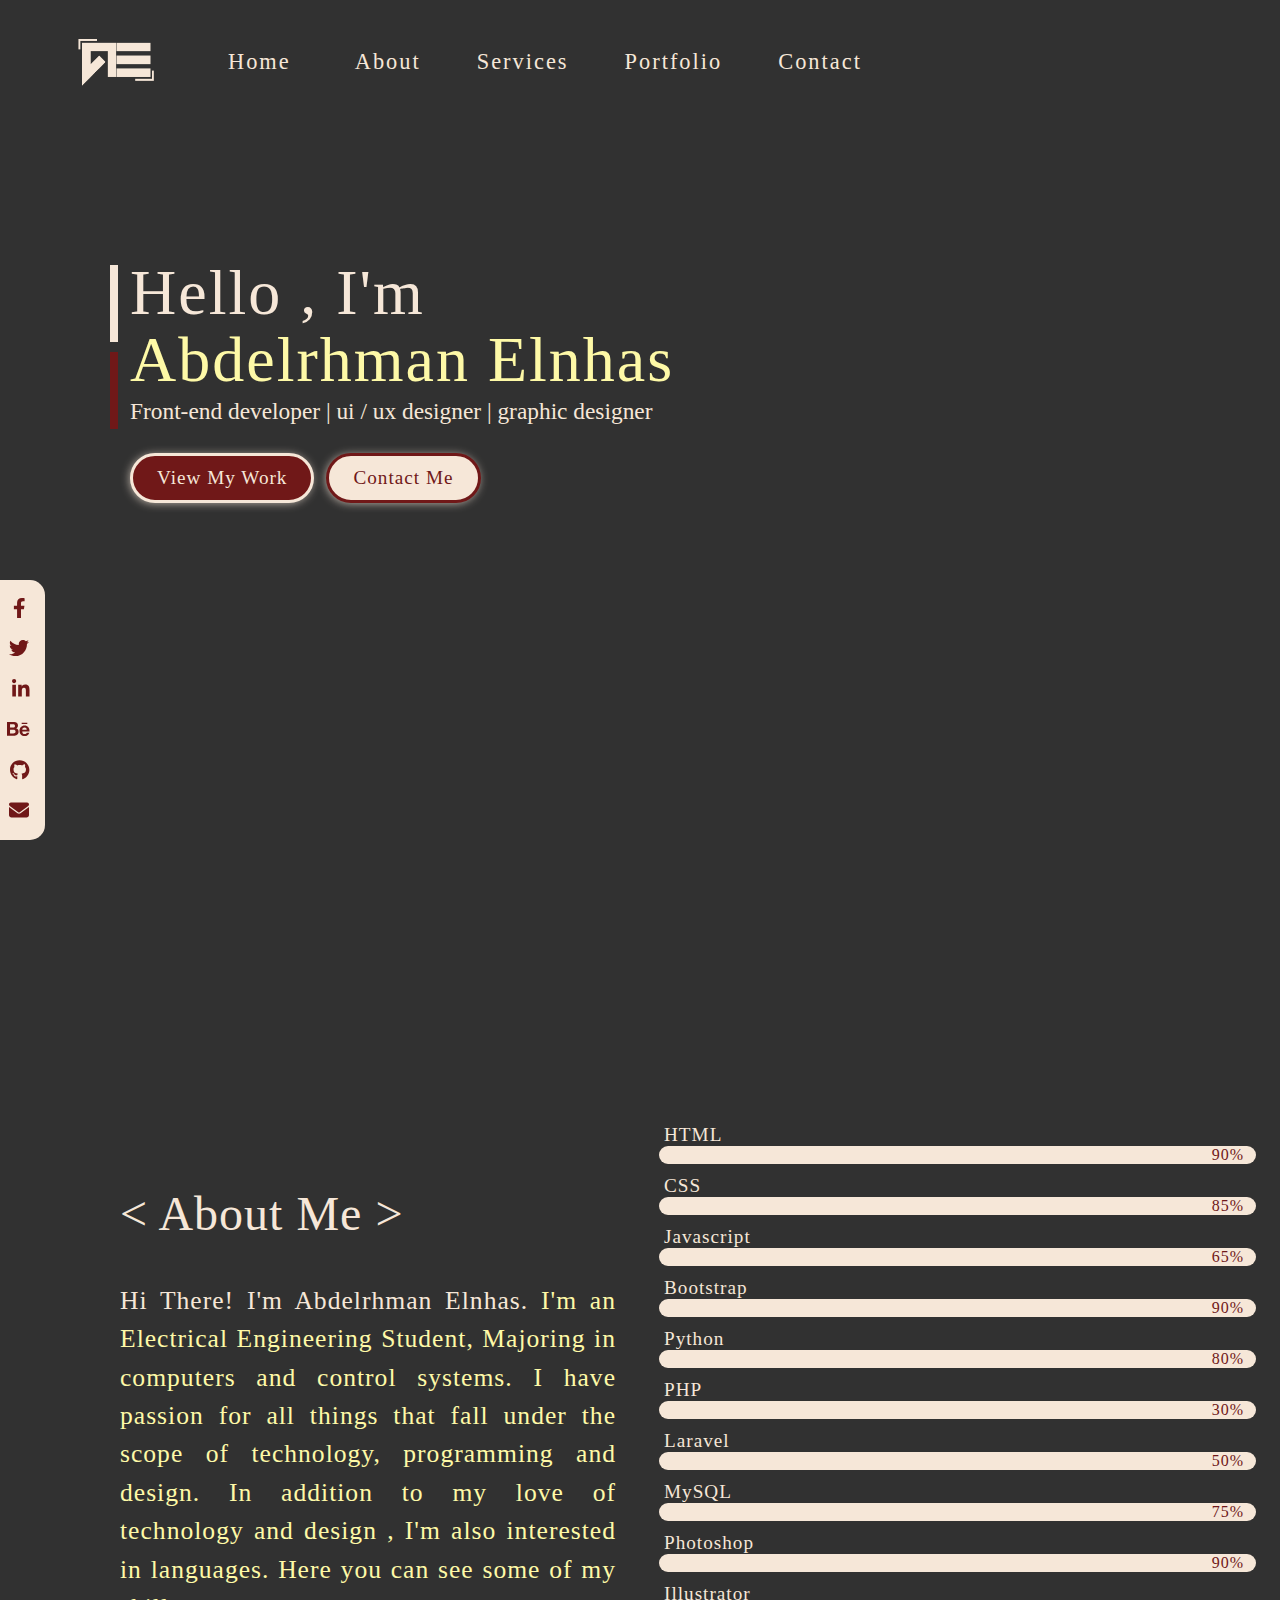
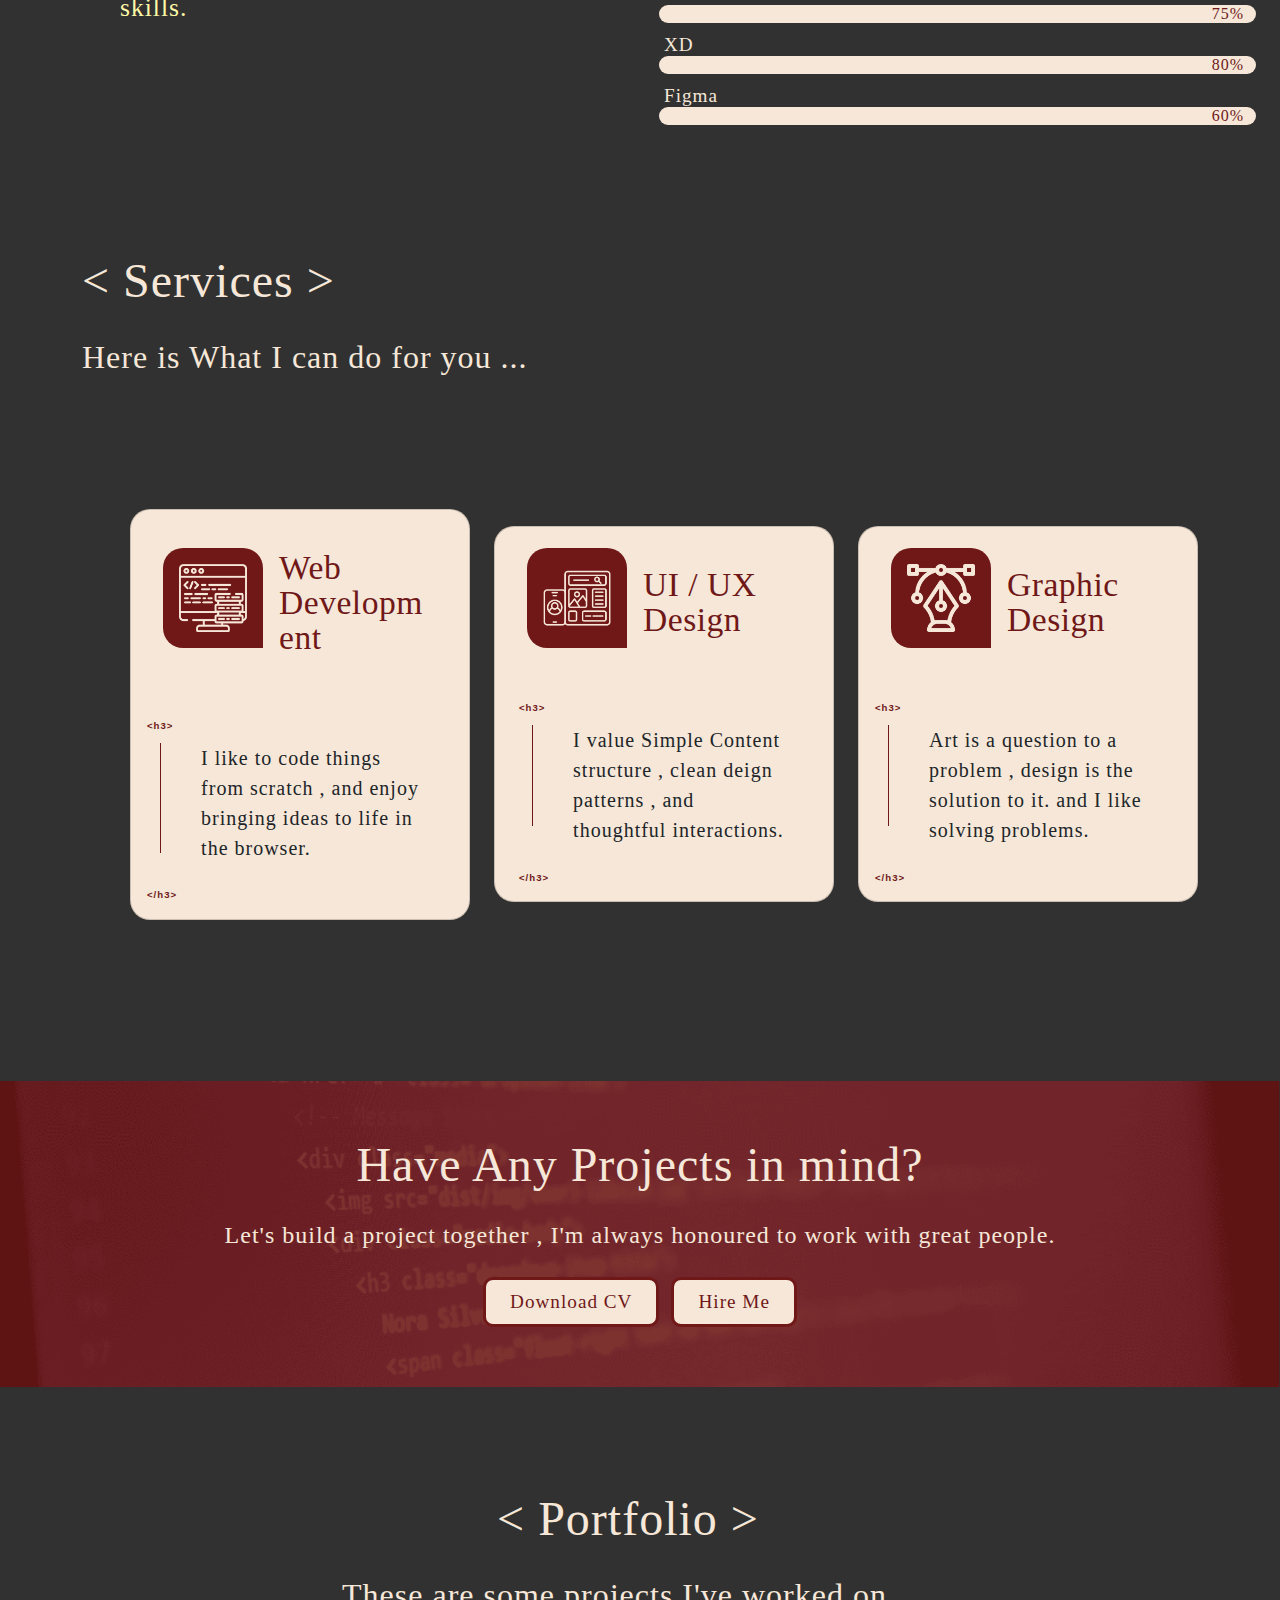
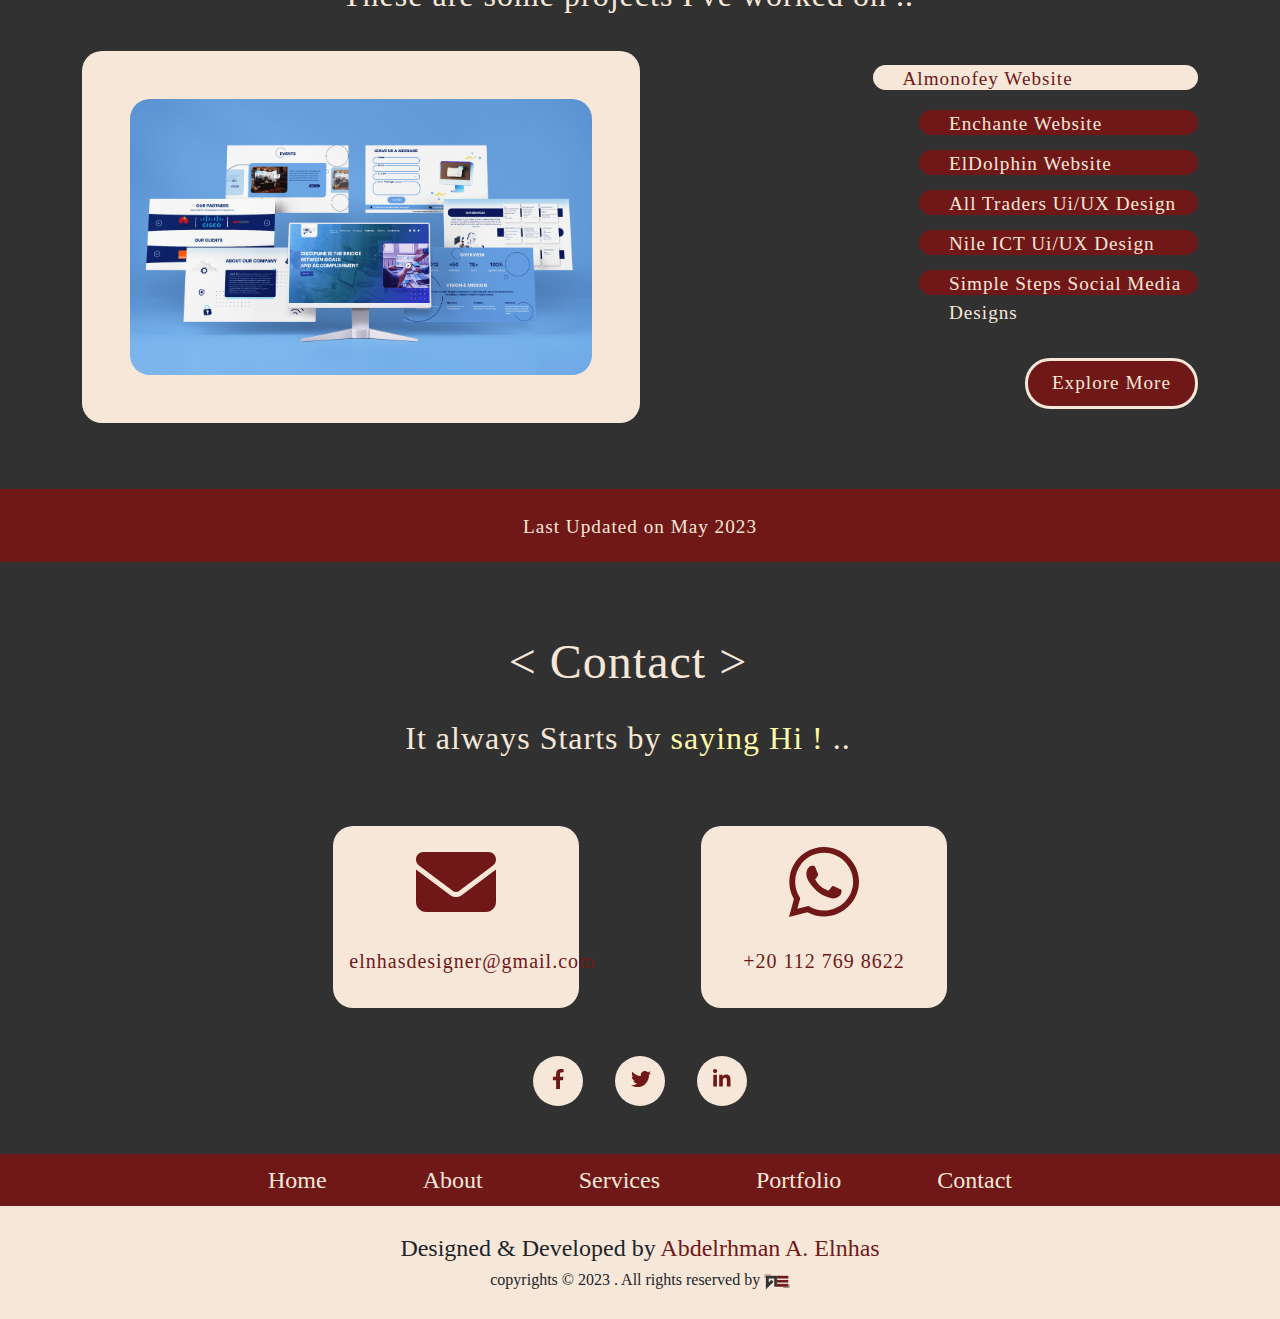
==== index.html @ 9b349ef6 "extension" ====
<!DOCTYPE html>
<html lang="en">

  <head>
    <meta charset="UTF-8">
    <meta http-equiv="X-UA-Compatible" content="IE=edge">
    <meta name="viewport" content="width=device-width, initial-scale=1.0">
    <title>Abdelrhman A. Elnhas Portfolio</title>
    <!-- Fav Icon -->
    <link rel="icon" type="image/x-icon" href="public/images/favicon_io/favicon.ico">
    <!-- Bootstrap CSS-->
    <link rel="stylesheet" href="public/assets/Bootstrap/css/bootstrap.min.css">
    <!-- FontAwesome CSS-->
    <link rel="stylesheet" href="public/assets/FontAwesome/css/all.min.css">
    <!-- Main Stylesheet -->
    <link rel="stylesheet" href="public/css/index.css">
    <!-- Font Preload Stylesheet -->
    <link rel="preload" href="public/css/font.css" as="style">
  </head>

  <body oncontextmenu=";">
    <!-- Start Header -->
    <header class="navbar navbar-expand-lg mt-4 ms-3">
      <div class="container-fluid ">
        <a class="navbar-brand" href="#home"><img class="logo img-fluid mx-5" src="public/images/Logo.png"></a>
        <button class="navbar-toggler" type="button" data-bs-toggle="collapse" data-bs-target="#navbarNav"
          aria-controls="navbarNav" aria-expanded="false" aria-label="Toggle navigation">
          <label for="check">
            <input type="checkbox" id="check" />
            <span></span>
            <span></span>
            <span></span>
          </label>
        </button>
        <div class="collapse navbar-collapse" id="navbarNav">
          <ul class="navbar-nav">
            <li class="nav-item pe-5">
              <a class="nav-link " href="#home">Home</a>
            </li>
            <li class="nav-item">
              <a class="nav-link pe-5" href="#about">About</a>
            </li>
            <li class="nav-item">
              <a class="nav-link pe-5" href="#services">Services</a>
            </li>
            <li class="nav-item">
              <a class="nav-link pe-5" href="#portfolio">Portfolio</a>
            </li>
            <li class="nav-item">
              <a class="nav-link pe-5" href="#contact">Contact</a>
            </li>
          </ul>
        </div>
      </div>
    </header>
    <!-- End Header -->

    <!-- Start Sidebar -->
    <nav class="social d-flex flex-column justify-content-evenly align-items-end pe-3">
      <a href="https://www.facebook.com/abdelrhman.elnhas" target="_blank"><i
          class="fa-brands fa-facebook-f fa-lg pe-1"></i></a>
      <a href="https://twitter.com/a_elnhas1" target="_blank"><i class="fa-brands fa-twitter fa-lg"></i></a>
      <a href="https://www.linkedin.com/in/abdelrhman-a-elnhas-b589b9169/" target="_blank"><i
          class="fa-brands fa-linkedin-in fa-lg"></i></a>
      <a href="https://www.behance.net/aedesigns11" target="_blank"><i class="fa-brands fa-behance fa-lg"></i></a>
      <a href="https://github.com/abdelrhman-elnhas" target="_blank"><i class="fa-brands fa-github fa-lg"></i></a>
      <a href="mailto:elnhasdesigner@gmail.com" target="_blank"><i class="fa-solid fa-envelope fa-lg"></i></a>

    </nav>
    <!-- End Sidebar -->

    <!-- Start Home Content -->
    <main id="home">
      <div class="container mt-5 d-flex align-items-between justify-content-between">
        <div class="ms-md-5 col-12 col-md-6 mt-5 pt-5">
          <p class="hello">Hello , I'm </p>
          <p class="name">Abdelrhman Elnhas</p>
          <p class="jobtitle">Front-end developer | ui / ux designer | graphic designer</p>
          <a href="#portfolio"><button type="button" class="btn1 mt-2 py-2 px-4 rounded-pill">View My Work
              <span></span><span></span><span></span><span></span></button> </a>
          <a href="https://api.whatsapp.com/send/?phone=201127698622&text&type=phone_number&app_absent=0"
            target="_blank"><button type="button" class="btn2 mt-2 py-2 px-4 rounded-pill ms-2">Contact Me
              <span></span><span></span><span></span><span></span></button></a>
        </div>

        <!-- <div class="col-12 col-md-6 pic-back w-sm-25">
        <img src="public/images/PersonalPhoto.png">
      </div>
    </div> -->
    </main>
    <!-- End Home Content -->

    <!-- Start About Content -->
    <section id="about" class="pt-5 ps-5">
      <div class="p-1 p-md-4 col-12 d-md-flex flex-row justify-content-center align-items-center">
        <div class="txt col-12 col-md-6 mb-4 p-1 p-md-5">
          <p class="heading"> &lt; About Me &gt; </p>
          <p class="about-txt pt-3"><span>Hi There! I'm Abdelrhman Elnhas.</span>
            I'm an Electrical Engineering Student,
            Majoring in computers and control systems.
            I have passion for all things that fall under
            the scope of technology, programming and design.
            In addition to my love of technology and design ,
            I'm also interested in languages.
            Here you can see some of my skills.
          </p>
        </div>
        <div class="bars col-12 col-md-6 d-flex flex-column justify-content-start">
          <label class="skill">HTML</label>
          <div class="progress d-flex justify-content-between" role="progressbar" aria-label="Example with label"
            aria-valuenow="25" aria-valuemin="0" aria-valuemax="100">
            <div class="progress-bar prgB" data-width="90%"></div>
            <div class="value text-end me-2 align-self-center prgV" data-value="90">90%</div>
          </div>
          <label class="skill mt-2">CSS</label>
          <div class="progress d-flex justify-content-between" role="progressbar" aria-label="Example with label"
            aria-valuenow="25" aria-valuemin="0" aria-valuemax="100">
            <div class="progress-bar prgB" data-width="85%"></div>
            <div class="value text-end me-2 align-self-center prgV" data-value="85">85%</div>
          </div>
          <label class="skill mt-2">Javascript</label>
          <div class="progress d-flex justify-content-between" role="progressbar" aria-label="Example with label"
            aria-valuenow="25" aria-valuemin="0" aria-valuemax="100">
            <div class="progress-bar prgB" data-width="65%"></div>
            <div class="value text-end me-2 align-self-center prgV" data-value="65">65%</div>
          </div>
          <label class="skill mt-2">Bootstrap</label>
          <div class="progress d-flex justify-content-between" role="progressbar" aria-label="Example with label"
            aria-valuenow="25" aria-valuemin="0" aria-valuemax="100">
            <div class="progress-bar prgB" data-width="90%"></div>
            <div class="value text-end me-2 align-self-center prgV" data-value="90">90%</div>
          </div>
          <label class="skill mt-2">Python</label>
          <div class="progress d-flex justify-content-between" role="progressbar" aria-label="Example with label"
            aria-valuenow="25" aria-valuemin="0" aria-valuemax="100">
            <div class="progress-bar prgB" data-width="80%"></div>
            <div class="value text-end me-2 align-self-center prgV" data-value="80">80%</div>
          </div>
          <label class="skill mt-2">PHP</label>
          <div class="progress d-flex justify-content-between" role="progressbar" aria-label="Example with label"
            aria-valuenow="25" aria-valuemin="0" aria-valuemax="100">
            <div class="progress-bar prgB" data-width="30%"></div>
            <div class="value text-end me-2 align-self-center prgV" data-value="30">30%</div>
          </div>
          <label class="skill mt-2">Laravel</label>
          <div class="progress d-flex justify-content-between" role="progressbar" aria-label="Example with label"
            aria-valuenow="25" aria-valuemin="0" aria-valuemax="100">
            <div class="progress-bar prgB" data-width="50%"></div>
            <div class="value text-end me-2 align-self-center prgV" data-value="50">50%</div>
          </div>
          <label class="skill mt-2">MySQL</label>
          <div class="progress d-flex justify-content-between" role="progressbar" aria-label="Example with label"
            aria-valuenow="25" aria-valuemin="0" aria-valuemax="100">
            <div class="progress-bar prgB" data-width="75%"></div>
            <div class="value text-end me-2 align-self-center prgV" data-value="75">75%</div>
          </div>
          <label class="skill mt-2">Photoshop</label>
          <div class="progress d-flex justify-content-between" role="progressbar" aria-label="Example with label"
            aria-valuenow="25" aria-valuemin="0" aria-valuemax="100">
            <div class="progress-bar prgB" data-width="90%"></div>
            <div class="value text-end me-2 align-self-center prgV" data-value="90">90%</div>
          </div>
          <label class="skill mt-2">Illustrator</label>
          <div class="progress d-flex justify-content-between" role="progressbar" aria-label="Example with label"
            aria-valuenow="25" aria-valuemin="0" aria-valuemax="100">
            <div class="progress-bar prgB" data-width="75%"></div>
            <div class="value text-end me-2 align-self-center prgV" data-value="75">75%</div>
          </div>
          <label class="skill mt-2">XD</label>
          <div class="progress d-flex justify-content-between" role="progressbar" aria-label="Example with label"
            aria-valuenow="25" aria-valuemin="0" aria-valuemax="100">
            <div class="progress-bar prgB" data-width="80%"></div>
            <div class="value text-end me-2 align-self-center prgV" data-value="80">80%</div>
          </div>
          <label class="skill mt-2">Figma</label>
          <div class="progress d-flex justify-content-between" role="progressbar" aria-label="Example with label"
            aria-valuenow="25" aria-valuemin="0" aria-valuemax="100">
            <div class="progress-bar prgB" data-width="60%"></div>
            <div class="value text-end me-2 align-self-center prgV" data-value="60">60%</div>
          </div>
        </div>
      </div>
    </section>
    <!-- End About Content -->

    <!-- Start Services Section -->
    <section id="services" class="pt-5  mt-5 mb-5 pb-5">
      <div class="container col-12">
        <div class="row col-12 text-start mb-5">
          <p class="heading">&lt; Services &gt;</p>
          <p class="heading fs-2">Here is What I can do for you ...</p>
        </div>
        <div class="serviceCards col-12 d-block d-md-flex flex-row justify-content-between align-items-center p-5">
          <div class="card col-12 col-lg-4 p-3 mt-3">
            <div class="ms-3 d-flex flex-row justify-content-start align-items-center">
              <div class="icon p-3 w-50">
                <img src="public/images/data.png" width="100%" alt="">
              </div>
              <p class="serviceTitle ms-3 mt-4 w-50">Web
                Development</p>
            </div>
            <div class="cardData d-flex flex-row justify-content-start mt-5">
              <div class="h">
                <span>&lt;h3&gt;</span>
                <span>&lt;/h3&gt;</span>
              </div>
              <div class="content p-2 p-md-4">
                <p>I like to code things from scratch , and enjoy bringing ideas to life in the browser. </p>
              </div>
            </div>
          </div>

          <div class="card col-12 col-lg-4 p-3 mt-3 ms-md-4">
            <div class="ms-3 d-flex flex-row justify-content-start align-items-center">
              <div class="icon p-3 w-50">
                <img src="public/images/website.png" width="100%" alt="">
              </div>
              <p class="serviceTitle ms-3 mt-4 w-50">UI / UX
                Design</p>
            </div>
            <div class="cardData d-flex flex-row justify-content-start mt-5">
              <div class="h ms-2">
                <span>&lt;h3&gt;</span>
                <span>&lt;/h3&gt;</span>
              </div>
              <div class="content p-4">
                <p>I value Simple Content structure , clean deign patterns , and thoughtful interactions.</p>
              </div>
            </div>
          </div>

          <div class="card col-12 col-lg-4 p-3 mt-3 ms-md-4">
            <div class="ms-3 d-flex flex-row justify-content-start align-items-center">
              <div class="icon p-3 w-50">
                <img src="public/images/vector.png" width="100%" alt="">
              </div>
              <p class="serviceTitle ms-3 mt-4 w-50">Graphic
                Design</p>
            </div>
            <div class="cardData d-flex flex-row justify-content-start mt-5">
              <div class="h ">
                <span>&lt;h3&gt;</span>
                <span>&lt;/h3&gt;</span>
              </div>
              <div class="content p-4">
                <p>Art is a question to a problem , design is the solution to it. and I like solving problems.</p>
              </div>
            </div>
          </div>
        </div>
      </div>
    </section>
    <!-- End Services Section -->

    <!-- Start Mini Section -->
    <section class="mini d-flex flex-column justify-content-center align-items-center pt-5">
      <p>Have Any Projects in mind?</p>
      <p>Let's build a project together , I'm always honoured to work with great people.</p>
      <div class="flex-row col-12 text-center">
        <a href="public/cv.pdf" download="cv.pdf"><button type="button" onclick="" class="btn3 mt-2 py-2 px-4 ">Download
            CV
            <span></span><span></span><span></span><span></span></button> </a>
        <a href="mailto:elnhasdesigner@gmail.com?Subject=Hi+Abdelrhman+Elnhas!+I+Want+to+Hire+You."
          target="_blank"><button type="button" class="btn3 mt-2 py-2 px-4 ms-md-2">Hire Me
            <span></span><span></span><span></span><span></span></button></a>
      </div>
      </div>
    </section>
    <!-- End Mini Section -->

    <!-- Start Portfolio Section -->
    <section id="portfolio">
      <div class="container col-12 mt-5 pt-5 mb-5 pb-5">
        <div class="row col-12 mb-3 text-center">
          <p class="heading">&lt; Portfolio &gt;</p>
          <p class="heading fs-2">These are some projects I've worked on ..</p>
        </div>
        <div
          class="portfolioContent col-12 d-flex flex-column flex-lg-row justify-content-lg-between align-items-lg-center">
          <div class="pview col-12 col-lg-7 p-5">
            <img src="public/images/Proj1.jpg" class="proj-img img-fluid" alt="">
          </div>
          <div class="ptoggle col-12 col-lg-5 d-flex flex-column align-items-lg-end">
            <span class="toggleChecked" id="proj1" data-name="Almonofey Website"></span>
            <span class="toggle" id="proj2" data-name="Enchante Website"></span>
            <span class="toggle text-start" id="proj3" data-name="ElDolphin Website"></span>
            <span class="toggle text-start" id="proj4" data-name="All Traders Ui/UX Design"></span>
            <span class="toggle text-start" id="proj5" data-name="Nile ICT Ui/UX Design"></span>
            <span class="toggle text-start" id="proj6" data-name="Simple Steps Social Media Designs"></span>
            <a class="align-self-end" href="projects.html"><button class="btn4 mt-5 py-2 px-4 d-block ms-lg-5" type="button">Explore
                More <span></span><span></span><span></span><span></span></button></a>
          </div>
        </div>
      </div>
      <div class="update col-12 pb-1 pt-4 text-center">
        <p>Last Updated on May 2023</p>
      </div>
    </section>
    <!-- End Portfolio Section -->
    <!-- Start Contact Section -->
    <section id="contact">
      <div class="container mt-5 pt-3">
        <div class="row col-12 mb-3 text-center">
          <p class="heading">&lt; Contact &gt;</p>
          <p class="heading fs-2">It always Starts by <span class="hi">saying Hi !</span> ..</p>
        </div>
        <div class="row my-5 justify-content-center">
          <div class="col-8 row justify-content-around">
            <div class="cCard col-12 col-md-4 p-3 text-center">
              <i class="fa-solid fa-envelope" style="color: #701818;"></i>
              <p class="mt-4 fs-5">elnhasdesigner@gmail.com</p>
            </div>
            <div class="cCard col-12 col-md-4 p-3 text-center mt-3 mt-md-0">
              <i class="fa-brands fa-whatsapp" style="color: #701818;"></i>
              <p class="mt-4 fs-5">+20 112 769 8622</p>
            </div>
          </div>
        </div>
        <div class="row mt-3 text-center mt-5">
          <div class="col-12 d-flex flex-row justify-content-center align-items-center">
            <a class="circle text-center py-2 px-3 mx-3" href="https://www.facebook.com/abdelrhman.elnhas"
              target="_blank"><i class="fa-brands fa-facebook-f fa-lg" style="color: #701818;"></i></a>
            <a class="circle text-center py-2 px-3 mx-3" href="https://twitter.com/a_elnhas1" target="_blank"><i
                class="fa-brands fa-twitter fa-lg" style="color: #701818;"></i></a>
            <a class="circle text-center py-2 px-3 mx-3"
              href="https://www.linkedin.com/in/abdelrhman-a-elnhas-b589b9169/" target="_blank"><i
                class="fa-brands fa-linkedin-in fa-lg" style="color: #701818;"></i></a>
          </div>
        </div>
      </div>
    </section>
    <!-- End Contact Section -->

    <!-- Start Footer Section -->
    <nav class="pre-footer d-none d-md-flex justify-content-center align-items-center py-2 mt-5">
      <a class="px-5" href="#home">Home</a>
      <a class="px-5" href="#about">About</a>
      <a class="px-5" href="#services">Services</a>
      <a class="px-5" href="#portfolio">Portfolio</a>
      <a class="px-5" href="#contact">Contact</a>
    </nav>
    <footer class="text-center pt-4 pb-2 mt-5 mt-md-0 ">
      <p>Designed & Developed by <span>Abdelrhman A. Elnhas</span></p>
      <p>copyrights &copy; 2023 . All rights reserved by <span> <img class="pt-1" src="public/images/LogoC.png" width="2%"
            alt=""></span></p>
    </footer>
    <!-- End Footer Section -->

    <!-- Bootstrap JS -->
    <script src="public/assets/Bootstrap/js/bootstrap.bundle.min.js"></script>
    <!-- FontAwesome JS -->
    <script src="public/assets/FontAwesome/js/all.min.js"></script>
    <!-- Script File -->
    <script src="public/js/index.js"></script>
  </body>

</html>
---- public/css/index.css ----
/* Start Main Settings */
* {
  box-sizing: border-box;
}

:root {
  --fmain: #701818;
  --smain: #313131;
  --secondary: #F6E7D8;
  --third: #FEF9A7;

}

html {
  scroll-behavior: smooth;
}

a {
  text-decoration: none !important;
}

ul{
  list-style: none;
}


body{
  margin: 0;
  padding: 0;
  direction: ltr;
  font-family: 'Bebas Neue' , cursive;
  background-color: var(--smain);
  background-image: url(../images/graphic.png);
  background-repeat: no-repeat;
  overflow-x: hidden;
}
/* End Main Settings */

/* Start Scrollbar */
::-webkit-scrollbar {
  width: 15px;
}

::-webkit-scrollbar-track {
  background: var(--secondary);
}

::-webkit-scrollbar-thumb {
  background: var(--fmain);
  height: 50px;
}

::-webkit-scrollbar-thumb:hover {
  background: #550f0f;
}
/* End Scrollbar */

/* Start Header */
.nav-link{
  color: var(--secondary);
  font-size: 1.4rem;
  letter-spacing: 2px;
  overflow: hidden;
  transition: all 0.3s ease-out 0s;
  -webkit-transition: all 0.3s ease-out 0s;
  -moz-transition: all 0.3s ease-out 0s;
  -ms-transition: all 0.3s ease-out 0s;
  -o-transition: all 0.3s ease-out 0s;
  position: relative;
}
.nav-link:hover , .nav-link:active , .nav-link:focus{
  color: var(--secondary) !important;
}
.nav-link::before {
  position: absolute;
  left: -2px;
  content: "<";
  visibility: hidden;
}

.nav-link::after {
  position: absolute;
  content: ">";
  visibility: hidden;
}

.nav-link:hover::after {
  visibility: visible;
}

.nav-link:hover::before {
  visibility: visible;
}

.nav-link:active::after {
  visibility: visible;
}

.nav-link:active::before {
  visibility: visible;
}

.logo{
  max-width: 80px;
}

@media (max-width: 678px) {
  .navbar-brand{
    margin-left: -65px;
  }
}

.navbar-toggler{
  border: none !important;
}

.navbar-toggler , .navbar-toggler:focus , .navbar-toggler:active{
  border: none !important;
}

label {
  display: flex;
  flex-direction: column;
  width: 60px;
  aspect-ratio: 1/1;
  cursor: pointer;
  border: none !important;
  outline: none;
}

.navbar-toggler:focus,
.navbar-toggler:active,
.navbar-toggler-icon:focus {
  outline: none;
  box-shadow: none;
}

label span {
  background: var(--secondary);
  height: 5px;
  margin: 5px 0;
  transition: .4s cubic-bezier(0.68, -0.6, 0.32, 1.6);
}

label span:nth-of-type(1) {
  width: 50%;

}

label span:nth-of-type(2) {
  width: 100%;
}


label span:nth-of-type(3) {
  width: 75%;

}


input[type="checkbox"] {
  display: none;
}


input[type="checkbox"]:checked~span:nth-of-type(1) {
  transform-origin: bottom;
  transform: rotatez(45deg) translate(8px, 0px)
}


input[type="checkbox"]:checked~span:nth-of-type(2) {

  transform-origin: top;
  transform: rotatez(-45deg)
}


input[type="checkbox"]:checked~span:nth-of-type(3) {
  transform-origin: bottom;
  width: 50%;
  transform: translate(25px, -6px) rotatez(45deg);
  -webkit-transform: translate(25px, -6px) rotatez(45deg);
  -moz-transform: translate(25px, -6px) rotatez(45deg);
  -ms-transform: translate(25px, -6px) rotatez(45deg);
  -o-transform: translate(25px, -6px) rotatez(45deg);
}
/* End Header */

/* Start Sidebar */
.social{
  position: fixed;
  bottom: 60px;
  left: -15px;
  background-color: var(--secondary);
  border-radius: 15px;
  -webkit-border-radius: 15px;
  -moz-border-radius: 15px;
  -ms-border-radius: 15px;
  -o-border-radius: 15px;
  height: 260px;
  width: 60px;
}

.social> a {
  color: var(--fmain);
}

.social> a :hover{
  color: var(--smain) !important;
}
/* End Sidebar */

/* Start Home Content */
main{
  height: 100vh;
}

.hello , .jobtitle{
  color: var(--secondary);
}

.hello{
  font-size: 4rem;
  letter-spacing: 2px;
}

.name{
  font-size: 4rem;
  color: var(--third);
  letter-spacing: 2px;
  margin-top: -45px;
}

.jobtitle{
  font-size: 1.46rem;
  margin-top: -30px;
}

@media (max-width: 678px) {
  .hello , .name{
    font-size: 2.7rem;
    margin-top: -40px;
  }
  .jobtitle{
    font-size: 1.02rem;
  }
}

.hello::before {
  content: "";
  position: absolute;
  background-color: var(--secondary);
  width: 8px;
  height: 77px;
  margin-top: 20px;
  margin-left: -20px;
  /* left: 140px;
  top: 30%; */
}

.name::before {
  content: "";
  position: absolute;
  background-color: var(--fmain);
  width: 8px;
  height: 77px;
  margin-top: 40px;
  margin-left: -20px;
  /* left: 140px;
  top: 42%; */
}

.btn1{
  --c: goldenrod;
  font-size: 1.2rem;
  letter-spacing: 1px;
  box-shadow: -1px 1px 10px -1px rgba(246, 231, 216, 0.75);
  -webkit-box-shadow: -1px 1px 10px -1px rgba(246, 231, 216, 0.75);
  -moz-box-shadow: -1px 1px 10px -1px rgba(246, 231, 216, 0.75);
  color: var(--secondary);
  background-color: var(--fmain);
  border: 3px solid var(--secondary);
  position: relative;
  overflow: hidden;
  z-index: 1;
  transition: 0.5s;
  -webkit-transition: 0.5s;
  -moz-transition: 0.5s;
  -ms-transition: 0.5s;
  -o-transition: 0.5s;
}

.btn2{
  font-size: 1.2rem;
  letter-spacing: 1px;
  box-shadow: -1px 1px 10px -1px rgba(246, 231, 216, 0.75);
  -webkit-box-shadow: -1px 1px 10px -1px rgba(246, 231, 216, 0.75);
  -moz-box-shadow: -1px 1px 10px -1px rgba(246, 231, 216, 0.75);
  color: var(--fmain);
  background-color: var(--secondary);
  border: 3px solid var(--fmain);
  position: relative;
  overflow: hidden;
  z-index: 1;
  transition: 0.5s;
  -webkit-transition: 0.5s;
  -moz-transition: 0.5s;
  -ms-transition: 0.5s;
  -o-transition: 0.5s;
}

main .btn1 span {
  position: absolute;
  width: 50%;
  height: 100%;
  background-color: var(--secondary);
  transform: translateY(150%);
  border-radius: 50%;
  left: calc((var(--n) - 1) * 25%);
  transition: 0.3s;
  transition-delay: calc((var(--n) - 1) * 0.1s);
  z-index: -1;
  -webkit-transform: translateY(150%);
  -moz-transform: translateY(150%);
  -ms-transform: translateY(150%);
  -o-transform: translateY(150%);
  -webkit-transition: 0.3s;
  -moz-transition: 0.3s;
  -ms-transition: 0.3s;
  -o-transition: 0.3s;
}

main .btn2 span {
  position: absolute;
  width: 50%;
  height: 100%;
  background-color: var(--fmain);
  transform: translateY(150%);
  border-radius: 50%;
  left: calc((var(--n) - 1) * 25%);
  transition: 0.3s;
  transition-delay: calc((var(--n) - 1) * 0.1s);
  z-index: -1;
  -webkit-transform: translateY(150%);
  -moz-transform: translateY(150%);
  -ms-transform: translateY(150%);
  -o-transform: translateY(150%);
  -webkit-transition: 0.3s;
  -moz-transition: 0.3s;
  -ms-transition: 0.3s;
  -o-transition: 0.3s;
}

main .btn1:hover {
  color: var(--fmain);
}

main .btn2:hover {
  color: var(--secondary);
}

main button:hover span {
  transform: translateY(0) scale(2);
}

main button span:nth-child(1) {
  --n: 1;
}

main button span:nth-child(2) {
  --n: 2;
}

main button span:nth-child(3) {
  --n: 3;
}

main button span:nth-child(4) {
  --n: 4;
}

.pic-back{
  background-color: var(--fmain);
  width: 480px;
  height: 100vh;
  position: absolute;
  top: 0;
  right: 150px;
}

.pic-back > img{
  height: 100vh;
}

@media (max-width: ) {
  
}
/* End Home Content */

/* Start About Section */
#about {
  letter-spacing: 1px;
}
.heading{
  color: var(--secondary);
  font-size: 3rem;
}

.about-txt{
  color: var(--third);
  font-size: 1.6rem;
  letter-spacing: 1px;
  text-align: justify;
}

.about-txt span{
  color: var(--secondary);
}

.skill{
  font-size: 1.2rem;
  color: var(--secondary);
}

.progress{
  margin-left: -5px;
  margin-top: -35px;
  height: 18px;
  padding: 4px;
  border-radius: 10px;
  -webkit-border-radius: 10px;
  -moz-border-radius: 10px;
  -ms-border-radius: 10px;
  -o-border-radius: 10px;
  background-color: var(--secondary);
}

.progress > .progress-bar{
  background-color: var(--fmain);
  height: 100%;
  border-radius: 10px;
  -webkit-border-radius: 10px;
  -moz-border-radius: 10px;
  -ms-border-radius: 10px;
  -o-border-radius: 10px;
}

.progress .value{
  color: var(--fmain);
  font-size: 1rem;
}

@keyframes fill {
  from {
    opacity: 0.2;
    width: 0;
  }
  to{
    opacity: 1;
  }
}


@media (max-width:678px) {
  .heading {
      color: var(--secondary);
      font-size: 2rem;
    }
  
    .about-txt {
      color: var(--third);
      font-size: 1.4rem;
      letter-spacing: 0.5px;
      text-align: center;
    }
    .txt{
      text-align: center;
      margin-left: -30px;
    }
    .bars{
      text-align: left;
    }
}

@media (max-width:768px) {
  .heading {
      color: var(--secondary);
      font-size: 2.6rem;
    }
  
    .about-txt {
      color: var(--third);
      font-size: 1.2rem;
      letter-spacing: 0.5px;
      text-align: center;
      /* white-space: pre-line; */
    }
    .txt {
      text-align: center;
      margin-left: -30px;
    }

    .bars {
      text-align: left;
    }
}
/* End About Section */

/* Start Services Section */

#services {
  letter-spacing: 1px;
}
.card{
  background-color: var(--secondary);
  aspect-ratio: 1/1;
  border-radius: 20px;
  -webkit-border-radius: 20px;
  -moz-border-radius: 20px;
  -ms-border-radius: 20px;
  -o-border-radius: 20px;
}

.icon{
  background-color: var(--fmain);
  width: 100px !important;
  border-radius: 20px 20px 0 20px;
  -webkit-border-radius: 20px 20px 0 20px;
  -moz-border-radius: 20px 20px 0 20px;
  -ms-border-radius: 20px 20px 0 20px;
  -o-border-radius: 20px 20px 0 20px;
}

.icon:nth-of-type(1){
  width: 200px;
}

.serviceTitle{
  font-size: 2.1rem;
  color: var(--fmain);
  letter-spacing: 0.5px;
  line-height: 35px;
  white-space: pre-line;
}

.h{
  display: flex;
  flex-direction: column;
  justify-content: space-between;
}

.h > span{
  font-family:'Franklin Gothic Medium', 'Arial Narrow', Arial, sans-serif;
  font-size: 0.6rem ;
  font-weight: 600;
  white-space: nowrap;
  color: var(--fmain);
}

.content > p{
  font-size: 1.25rem;
}

.content::before{
  content: " ";
  width: 1px;
  height: 27%;
  margin-left: -41px;
  background-color: var(--fmain);
  position: absolute;
}

/* End Services section */

/* Start Mini Section */
.mini{
  padding: 60px;
  background-image: url(../images/mini.png);
  width: 100%;
  background-repeat: no-repeat;
  background-size: cover;
  margin-top: 65px;

}

.mini >p:nth-child(1){
  font-size: 3rem;
  letter-spacing: 1px;
  color: var(--secondary);
}

.mini >p:nth-child(2){
  font-size: 1.5rem;
  letter-spacing: 1px;
  color: var(--secondary);
}

@media (max-width:678px) {
  .mini{
    text-align: center;
  }
  .mini>p:nth-child(1) {
      font-size: 1.4rem !important;
      letter-spacing: 1px;
      color: var(--secondary);
    }

    .mini>p:nth-child(2) {
      font-size: 1rem;
      letter-spacing: 1px;
      color: var(--secondary);
    }
}

@media (max-width:768px) {
  .mini{
    text-align: center;
  }
  .mini>p:nth-child(1) {
      font-size: 1.5rem;
      letter-spacing: 1px;
      color: var(--secondary);
    }
  
    .mini>p:nth-child(2) {
      font-size:0.8rem;
      letter-spacing: 1px;
      color: var(--secondary);
    }
}

@media (max-width:400px) {
  .btn3{
    width: 65%;
  }  
}

.btn3 {
  font-size: 1.2rem;
  letter-spacing: 1px;
  background-color: var(--secondary);
  border: 3px solid var(--fmain);
  border-radius: 10px;
  color: var(--fmain);
  position: relative;
  overflow: hidden;
  z-index: 1;
  transition: 0.5s;
  -webkit-transition: 0.5s;
  -moz-transition: 0.5s;
  -ms-transition: 0.5s;
  -o-transition: 0.5s;
  -webkit-border-radius: 10px;
  -moz-border-radius: 10px;
  -ms-border-radius: 10px;
  -o-border-radius: 10px;
}

.mini .btn3 span {
  position: absolute;
  width: 50%;
  height: 100%;
  background-color: var(--fmain);
  transform: translateY(150%);
  border-radius: 50%;
  left: calc((var(--n) - 1) * 25%);
  transition: 0.3s;
  transition-delay: calc((var(--n) - 1) * 0.1s);
  z-index: -1;
  -webkit-transform: translateY(150%);
  -moz-transform: translateY(150%);
  -ms-transform: translateY(150%);
  -o-transform: translateY(150%);
  -webkit-transition: 0.3s;
  -moz-transition: 0.3s;
  -ms-transition: 0.3s;
  -o-transition: 0.3s;
}

.mini .btn3:hover {
  color: var(--secondary);
  border: 3px solid var(--secondary);
}

.mini button:hover span {
  transform: translateY(0) scale(2);
}

.mini button span:nth-child(1) {
  --n: 1;
}

.mini button span:nth-child(2) {
  --n: 2;
}

.mini button span:nth-child(3) {
  --n: 3;
}

.mini button span:nth-child(4) {
  --n: 4;
}
/* End Mid Section */

/* Start Portfolio Section */
#portfolio {
  letter-spacing: 1px;
}
.pview{
  background-color: var(--secondary);
  aspect-ratio: 16/9;
  border-radius: 20px 20px 20px 20px;
  -webkit-border-radius: 20px 20px 20px 20px;
  -moz-border-radius: 20px 20px 20px 20px;
  -ms-border-radius: 20px 20px 20px 20px;
  -o-border-radius: 20px 20px 20px 20px;
  width: 50%;
}

.proj-img{
  border-radius: 20px;
  -webkit-border-radius: 20px;
  -moz-border-radius: 20px;
  -ms-border-radius: 20px;
  -o-border-radius: 20px;
}

.portfolioContent{
  margin-bottom: -30px;
}
.ptoggle{
  position: static;
  /* margin-right: -10%; */
}
@media (max-width:1000px) {
  .pview{
    width: 100%;
  }
  .ptoggle {
    margin-top: 50px;
    align-self: self-end;
  }

  .toggle{
    padding-left: 20px;
  }

  .toggle::before {
    font-size: 0.9rem !important;
  }

  .toggleChecked::before {
    content: attr(data-name);
    color: var(--fmain);
    font-size: 0.9rem !important;
    text-align: start;
  }

  .toggle:hover::before {
    font-size: 0.9rem !important;
  }

  
}
.toggle{
  content: "";
  background-color: var(--fmain);
  width: 60%;
  display: inline-block;
  padding-left: 30px;
  height: 25px;
  border-radius: 50px;
  -webkit-border-radius: 50px;
  -moz-border-radius: 50px;
  -ms-border-radius: 50px;
  -o-border-radius: 50px;
  margin-bottom: 15px;
  transition: all 0.5s;
  -webkit-transition: all 0.5s;
  -moz-transition: all 0.5s;
  -ms-transition: all 0.5s;
  -o-transition: all 0.5s;
}
.toggleChecked{
  content: "";
  background-color: var(--secondary);
  width: 70%;
  display: inline-block;
  padding-left: 30px;
  height: 25px;
  border-radius: 50px;
  -webkit-border-radius: 50px;
  -moz-border-radius: 50px;
  -ms-border-radius: 50px;
  -o-border-radius: 50px;
  margin-bottom: 20px;
}
.toggle:hover{
  content: "";
  display: inline-block;
  height: 25px;
  width: 70%;
  background-color: var(--secondary);
  color: var(--fmain);
  border-radius: 50px;
  -webkit-border-radius: 50px;
  -moz-border-radius: 50px;
  -ms-border-radius: 50px;
  -o-border-radius: 50px;
  margin-bottom: 15px;
  animation:grow  0.4s ease-in-out;
  -webkit-animation:grow  0.4s ease-in-out;
}

.toggle::before{
  content: attr(data-name);
  color: var(--secondary);
  font-size: 1.2rem;
}
.toggleChecked::before{
  content: attr(data-name);
  color: var(--fmain);
  font-size: 1.2rem;
  text-align: start;
}
.toggle:hover::before{
  content: attr(data-name);
  color: var(--fmain) !important;
  font-size: 1.2rem;
}

@keyframes grow{
  0%{
    width: 60%;
  }
  100%{
    width: 70%;
    background-color: var(--secondary);
  }
}

.btn4 {
  font-size: 1.2rem;
  letter-spacing: 1px;
  background-color: var(--fmain);
  border: 3px solid var(--secondary);
  border-radius: 25px;
  color: var(--secondary);
  position: relative;
  overflow: hidden;
  z-index: 1;
  transition: 0.5s;
  -webkit-transition: 0.5s;
  -moz-transition: 0.5s;
  -ms-transition: 0.5s;
  -o-transition: 0.5s;
  -webkit-border-radius: 25px;
  -moz-border-radius: 25px;
  -ms-border-radius: 25px;
  -o-border-radius: 25px;
}

.ptoggle .btn4 span {
  position: absolute;
  width: 50%;
  height: 100%;
  background-color: var(--secondary);
  transform: translateY(150%);
  border-radius: 50%;
  left: calc((var(--n) - 1) * 25%);
  transition: 0.3s;
  transition-delay: calc((var(--n) - 1) * 0.1s);
  z-index: -1;
  -webkit-transform: translateY(150%);
  -moz-transform: translateY(150%);
  -ms-transform: translateY(150%);
  -o-transform: translateY(150%);
  -webkit-transition: 0.3s;
  -moz-transition: 0.3s;
  -ms-transition: 0.3s;
  -o-transition: 0.3s;
}

.ptoggle .btn4:hover {
  color: var(--fmain);
  border: 3px solid var(--fmain);
}

.ptoggle button:hover span {
  transform: translateY(0) scale(2);
}

.ptoggle button span:nth-child(1) {
  --n: 1;
}

.ptoggle button span:nth-child(2) {
  --n: 2;
}

.ptoggle button span:nth-child(3) {
  --n: 3;
}

.ptoggle button span:nth-child(4) {
  --n: 4;
}
.update{
  background-color: var(--fmain);
  color: var(--secondary);
  font-size: 1.2rem;
}
/* End Portfolio Section */

/* Start Contact Section */
#contact{
  letter-spacing: 1px;
}
.hi{
  color: var(--third);
}
.cCard{
  background-color: var(--secondary);
  border-radius: 20px;
  -webkit-border-radius: 20px;
  -moz-border-radius: 20px;
  -ms-border-radius: 20px;
  -o-border-radius: 20px;
}
.cCard>.fa-whatsapp , .cCard>.fa-envelope{
  font-size: 5rem;
}
.cCard>p{
  color: var(--fmain);
  font-size: 1.5rem;
}
.circle{
  width: 50px;
  aspect-ratio: 1/1;
  border-radius: 50%;
  line-height: 2;
  -webkit-border-radius: 50%;
  -moz-border-radius: 50%;
  -ms-border-radius: 50%;
  -o-border-radius: 50%;
  background-color: var(--secondary);
}
/* End Contact Section */

/* Start Footer Section */
.pre-footer{
  background-color: var(--fmain);
  
}
.pre-footer>a{
  font-size: 1.5rem;
  color: var(--secondary);
}
footer{
  background-color: var(--secondary);
}
footer>p:nth-of-type(1){
  font-size: 1.5rem;
  margin-bottom: -7px;
}
footer>p>span{
  font-size: 1.5rem;
  color: var(--fmain);
}
/* End Footer Section */
---- public/css/font.css ----
@font-face {
  font-family: Bebas Neue;
  src: url("../webfonts/BebasNeue-Regular.ttf") format('ttf');
  font-weight: normal;
  font-style: normal;
}
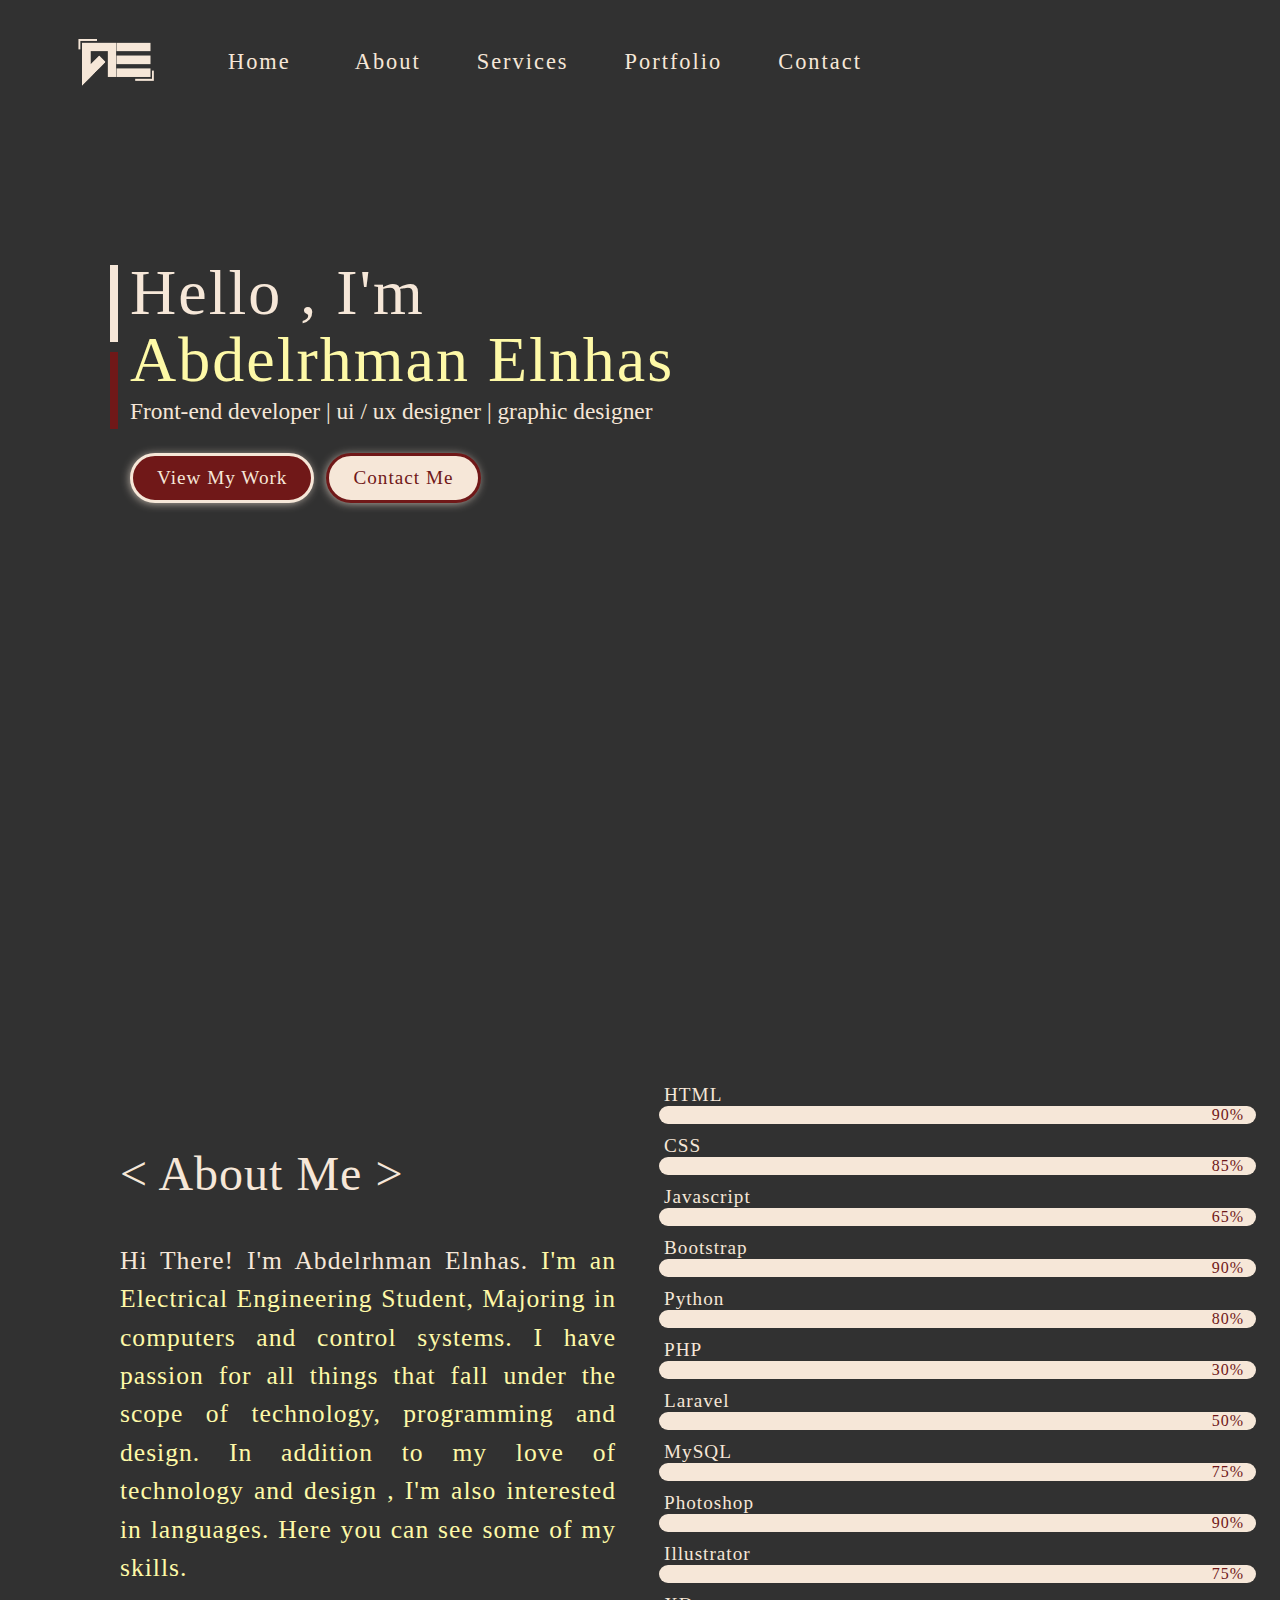
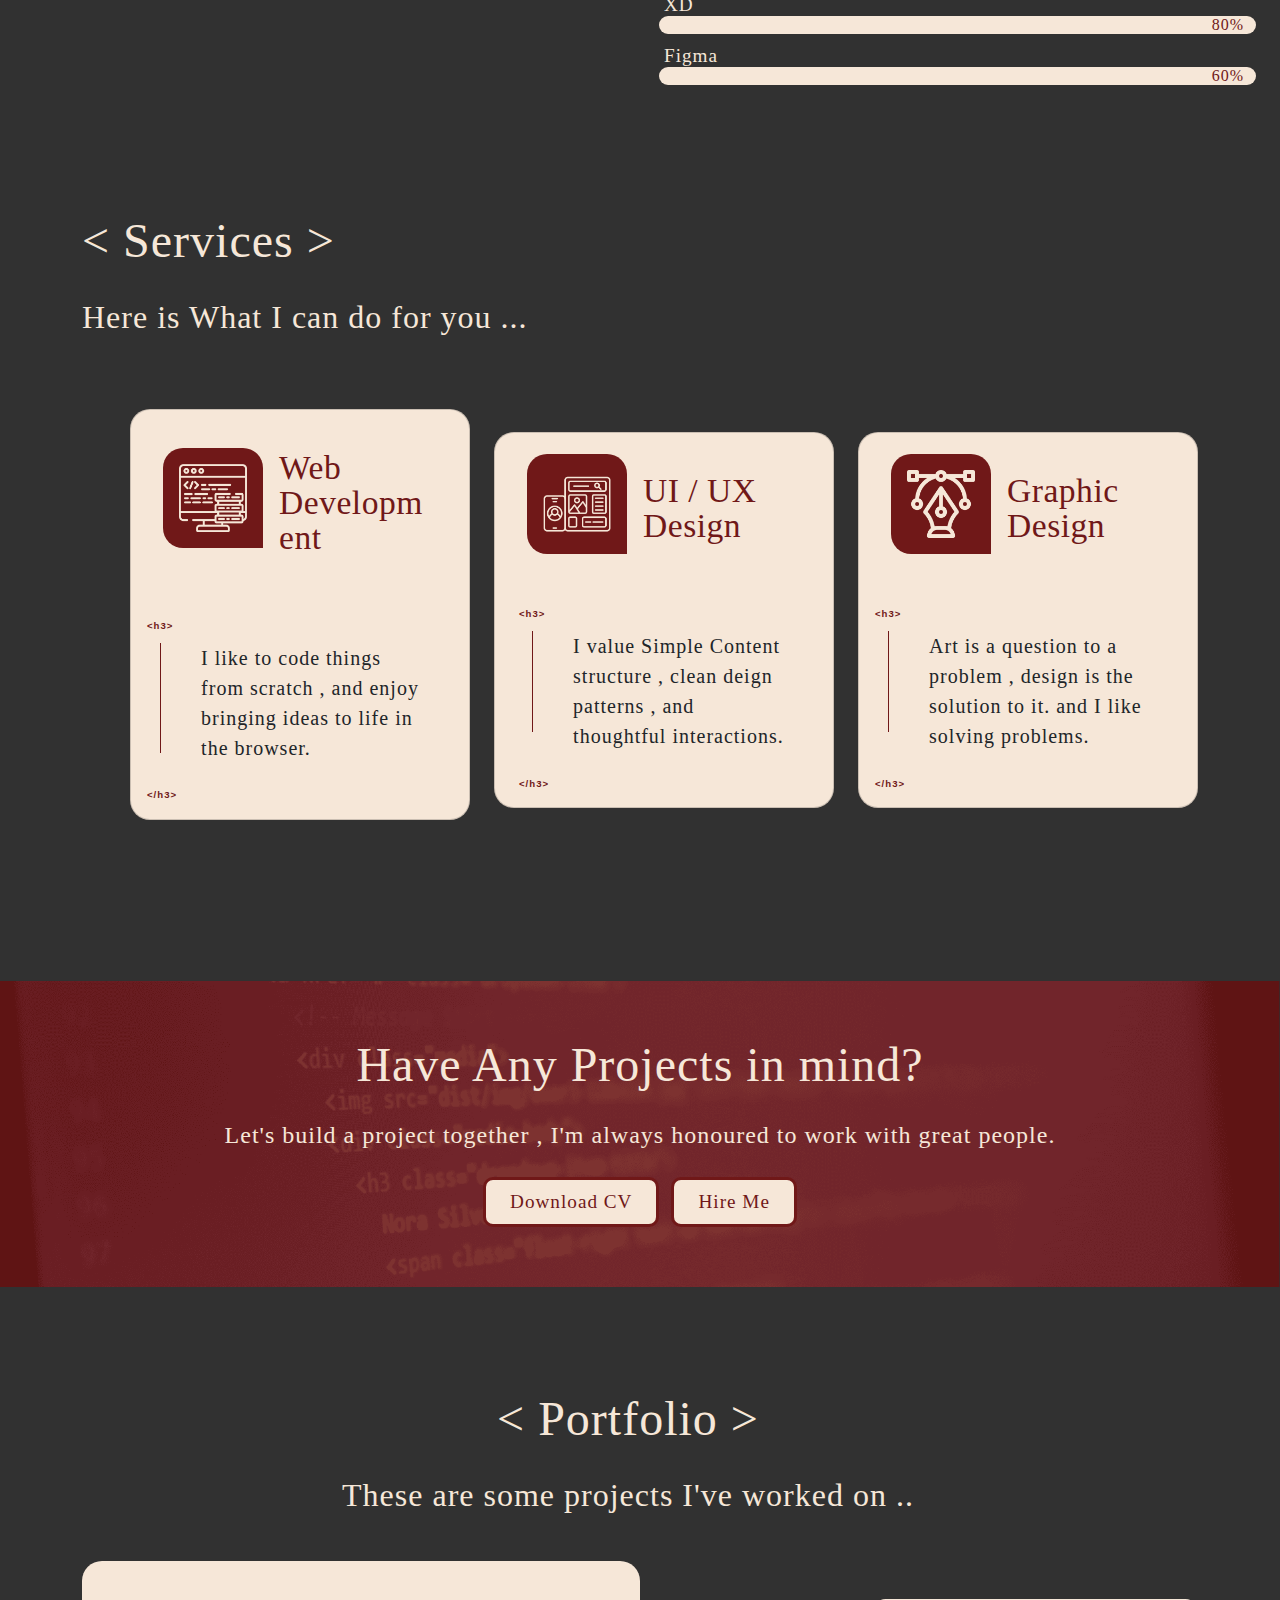
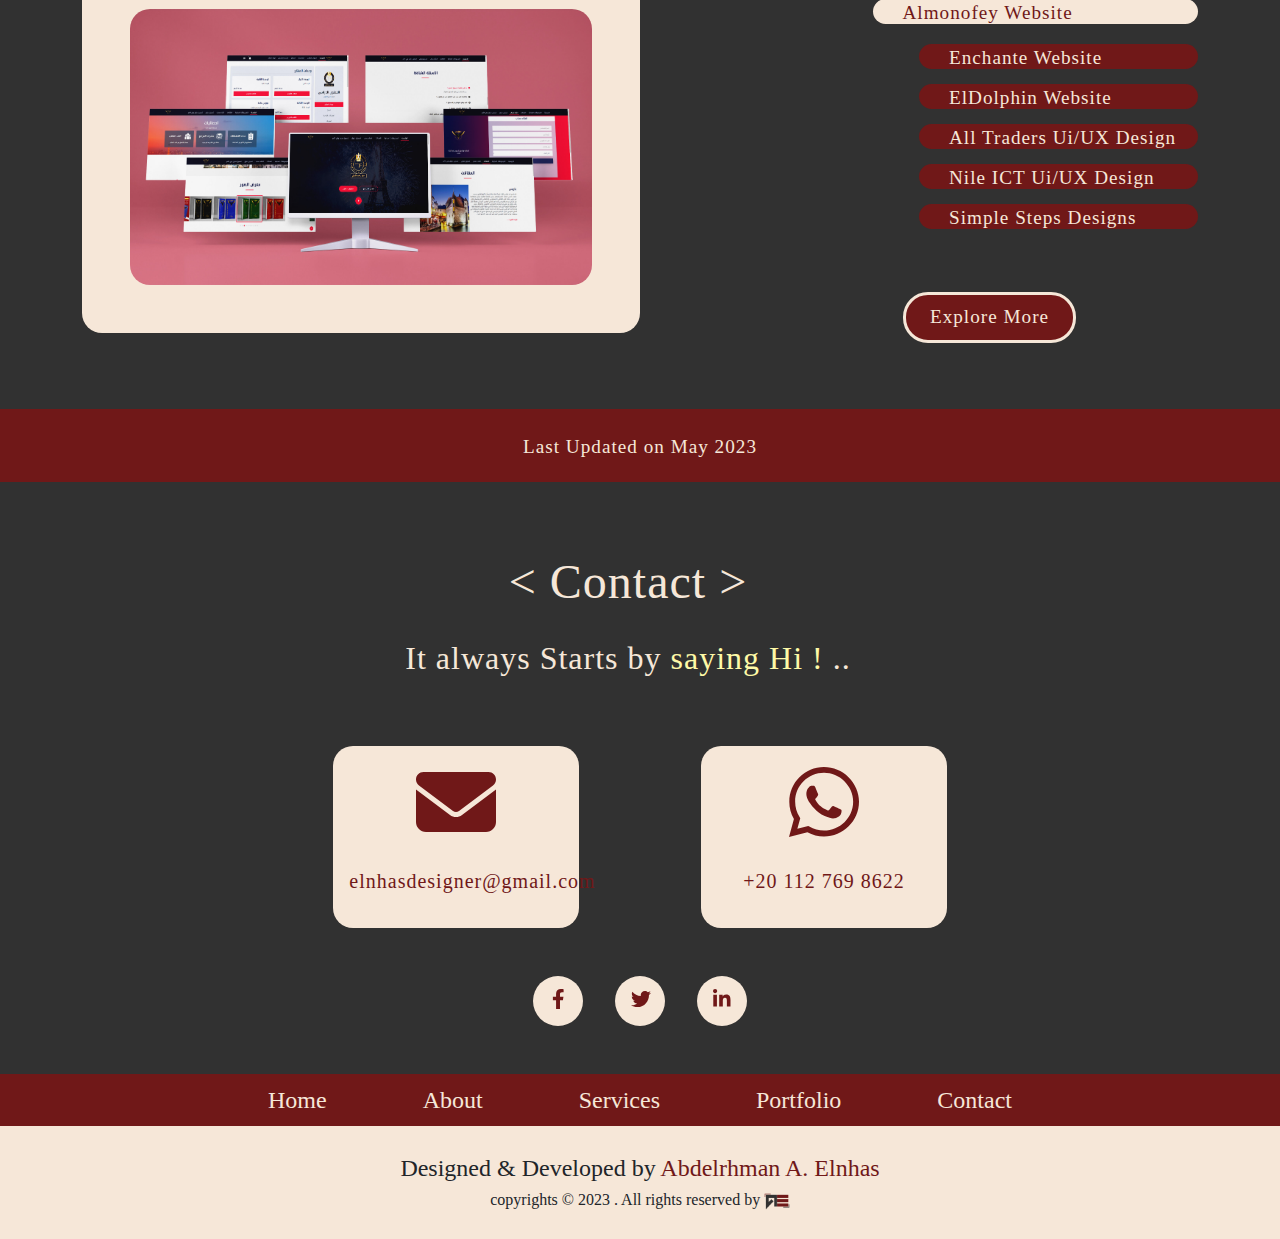
==== commit 1f9702c4: "trial" ====
--- a/index.html
+++ b/index.html
@@ -15,7 +15,7 @@
     <!-- Main Stylesheet -->
     <link rel="stylesheet" href="public/css/index.css">
     <!-- Font Preload Stylesheet -->
-    <link rel="preload" href="public/css/font.css" as="style">
+    <link rel="preload" href="public/css/font.css" as="font">
   </head>
 
   <body oncontextmenu=";">
@@ -91,7 +91,7 @@
     <!-- End Home Content -->
 
     <!-- Start About Content -->
-    <section id="about" class="pt-5 ps-5">
+    <section id="about" class="pt-2 ps-5">
       <div class="p-1 p-md-4 col-12 d-md-flex flex-row justify-content-center align-items-center">
         <div class="txt col-12 col-md-6 mb-4 p-1 p-md-5">
           <p class="heading"> &lt; About Me &gt; </p>
@@ -186,12 +186,12 @@
     <!-- Start Services Section -->
     <section id="services" class="pt-5  mt-5 mb-5 pb-5">
       <div class="container col-12">
-        <div class="row col-12 text-start mb-5">
+        <div class="row col-12 text-start">
           <p class="heading">&lt; Services &gt;</p>
           <p class="heading fs-2">Here is What I can do for you ...</p>
         </div>
         <div class="serviceCards col-12 d-block d-md-flex flex-row justify-content-between align-items-center p-5">
-          <div class="card col-12 col-lg-4 p-3 mt-3">
+          <div class="card col-12 col-lg-4 p-3 mt-1">
             <div class="ms-3 d-flex flex-row justify-content-start align-items-center">
               <div class="icon p-3 w-50">
                 <img src="public/images/data.png" width="100%" alt="">
@@ -278,16 +278,16 @@
         <div
           class="portfolioContent col-12 d-flex flex-column flex-lg-row justify-content-lg-between align-items-lg-center">
           <div class="pview col-12 col-lg-7 p-5">
-            <img src="public/images/Proj1.jpg" class="proj-img img-fluid" alt="">
-          </div>
-          <div class="ptoggle col-12 col-lg-5 d-flex flex-column align-items-lg-end">
-            <span class="toggleChecked" id="proj1" data-name="Almonofey Website"></span>
-            <span class="toggle" id="proj2" data-name="Enchante Website"></span>
-            <span class="toggle text-start" id="proj3" data-name="ElDolphin Website"></span>
-            <span class="toggle text-start" id="proj4" data-name="All Traders Ui/UX Design"></span>
-            <span class="toggle text-start" id="proj5" data-name="Nile ICT Ui/UX Design"></span>
-            <span class="toggle text-start" id="proj6" data-name="Simple Steps Social Media Designs"></span>
-            <a class="align-self-end" href="projects.html"><button class="btn4 mt-5 py-2 px-4 d-block ms-lg-5" type="button">Explore
+            <img src="public/images/Proj5.jpg" id="proj-img" class="proj-img img-fluid" alt="">
+          </div>
+          <div class="ptoggle col-12 col-lg-5 d-flex flex-column align-items-lg-end align-items-end mt-md-5">
+            <span class="toggle" id="toggleChecked" data-name="Proj5">Almonofey Website</span>
+            <span class="toggle" id="" data-name="Proj2">Enchante Website</span>
+            <span class="toggle" id="" data-name="Proj3">ElDolphin Website</span>
+            <span class="toggle" id="" data-name="Proj4">All Traders Ui/UX Design</span>
+            <span class="toggle" id="" data-name="Proj1">Nile ICT Ui/UX Design</span>
+            <span class="toggle" id="" data-name="Proj9">Simple Steps Designs</span>
+            <a class="align-self-center" href="projects.html"><button class="btn4 mt-md-5 mt-4 py-2 px-4 d-block ms-lg-5" type="button">Explore
                 More <span></span><span></span><span></span><span></span></button></a>
           </div>
         </div>
--- a/public/css/index.css
+++ b/public/css/index.css
@@ -200,6 +200,10 @@
   -o-border-radius: 15px;
   height: 260px;
   width: 60px;
+  opacity: 0;
+}
+.social:hover{
+  opacity: 1;
 }
 
 .social> a {
@@ -732,7 +736,6 @@
 }
 .ptoggle{
   position: static;
-  /* margin-right: -10%; */
 }
 @media (max-width:1000px) {
   .pview{
@@ -745,50 +748,56 @@
 
   .toggle{
     padding-left: 20px;
+    font-size: 0.9rem !important;
   }
 
   .toggle::before {
     font-size: 0.9rem !important;
   }
 
-  .toggleChecked::before {
-    content: attr(data-name);
+  #toggleChecked {
+    /* content: attr(data-name); */
     color: var(--fmain);
     font-size: 0.9rem !important;
-    text-align: start;
-  }
-
-  .toggle:hover::before {
+  }
+
+  .toggle:hover {
     font-size: 0.9rem !important;
   }
 
   
 }
 .toggle{
+  font-size: 1.2rem;
   content: "";
   background-color: var(--fmain);
   width: 60%;
   display: inline-block;
   padding-left: 30px;
   height: 25px;
+  color: var(--secondary);
   border-radius: 50px;
   -webkit-border-radius: 50px;
   -moz-border-radius: 50px;
   -ms-border-radius: 50px;
   -o-border-radius: 50px;
   margin-bottom: 15px;
+  overflow: hidden;
   transition: all 0.5s;
   -webkit-transition: all 0.5s;
   -moz-transition: all 0.5s;
   -ms-transition: all 0.5s;
   -o-transition: all 0.5s;
 }
-.toggleChecked{
+#toggleChecked{
+  font-size: 1.2rem;
   content: "";
+  color: var(--fmain);
   background-color: var(--secondary);
   width: 70%;
   display: inline-block;
   padding-left: 30px;
+  overflow: hidden;
   height: 25px;
   border-radius: 50px;
   -webkit-border-radius: 50px;
@@ -798,6 +807,7 @@
   margin-bottom: 20px;
 }
 .toggle:hover{
+  font-size: 1.2rem;  
   content: "";
   display: inline-block;
   height: 25px;
@@ -812,24 +822,25 @@
   margin-bottom: 15px;
   animation:grow  0.4s ease-in-out;
   -webkit-animation:grow  0.4s ease-in-out;
-}
-
-.toggle::before{
+  color: var(--fmain);
+}
+
+/* .toggle::before{
   content: attr(data-name);
   color: var(--secondary);
   font-size: 1.2rem;
-}
-.toggleChecked::before{
-  content: attr(data-name);
+} */
+#toggleChecked::before{
+  /* content: attr(data-name); */
   color: var(--fmain);
   font-size: 1.2rem;
   text-align: start;
 }
-.toggle:hover::before{
+/* .toggle:hover::before{
   content: attr(data-name);
   color: var(--fmain) !important;
   font-size: 1.2rem;
-}
+} */
 
 @keyframes grow{
   0%{
@@ -969,4 +980,10 @@
   font-size: 1.5rem;
   color: var(--fmain);
 }
-/* End Footer Section */+/* End Footer Section */
+
+
+
+/* Start Projects Section */
+
+/* End Projects Section */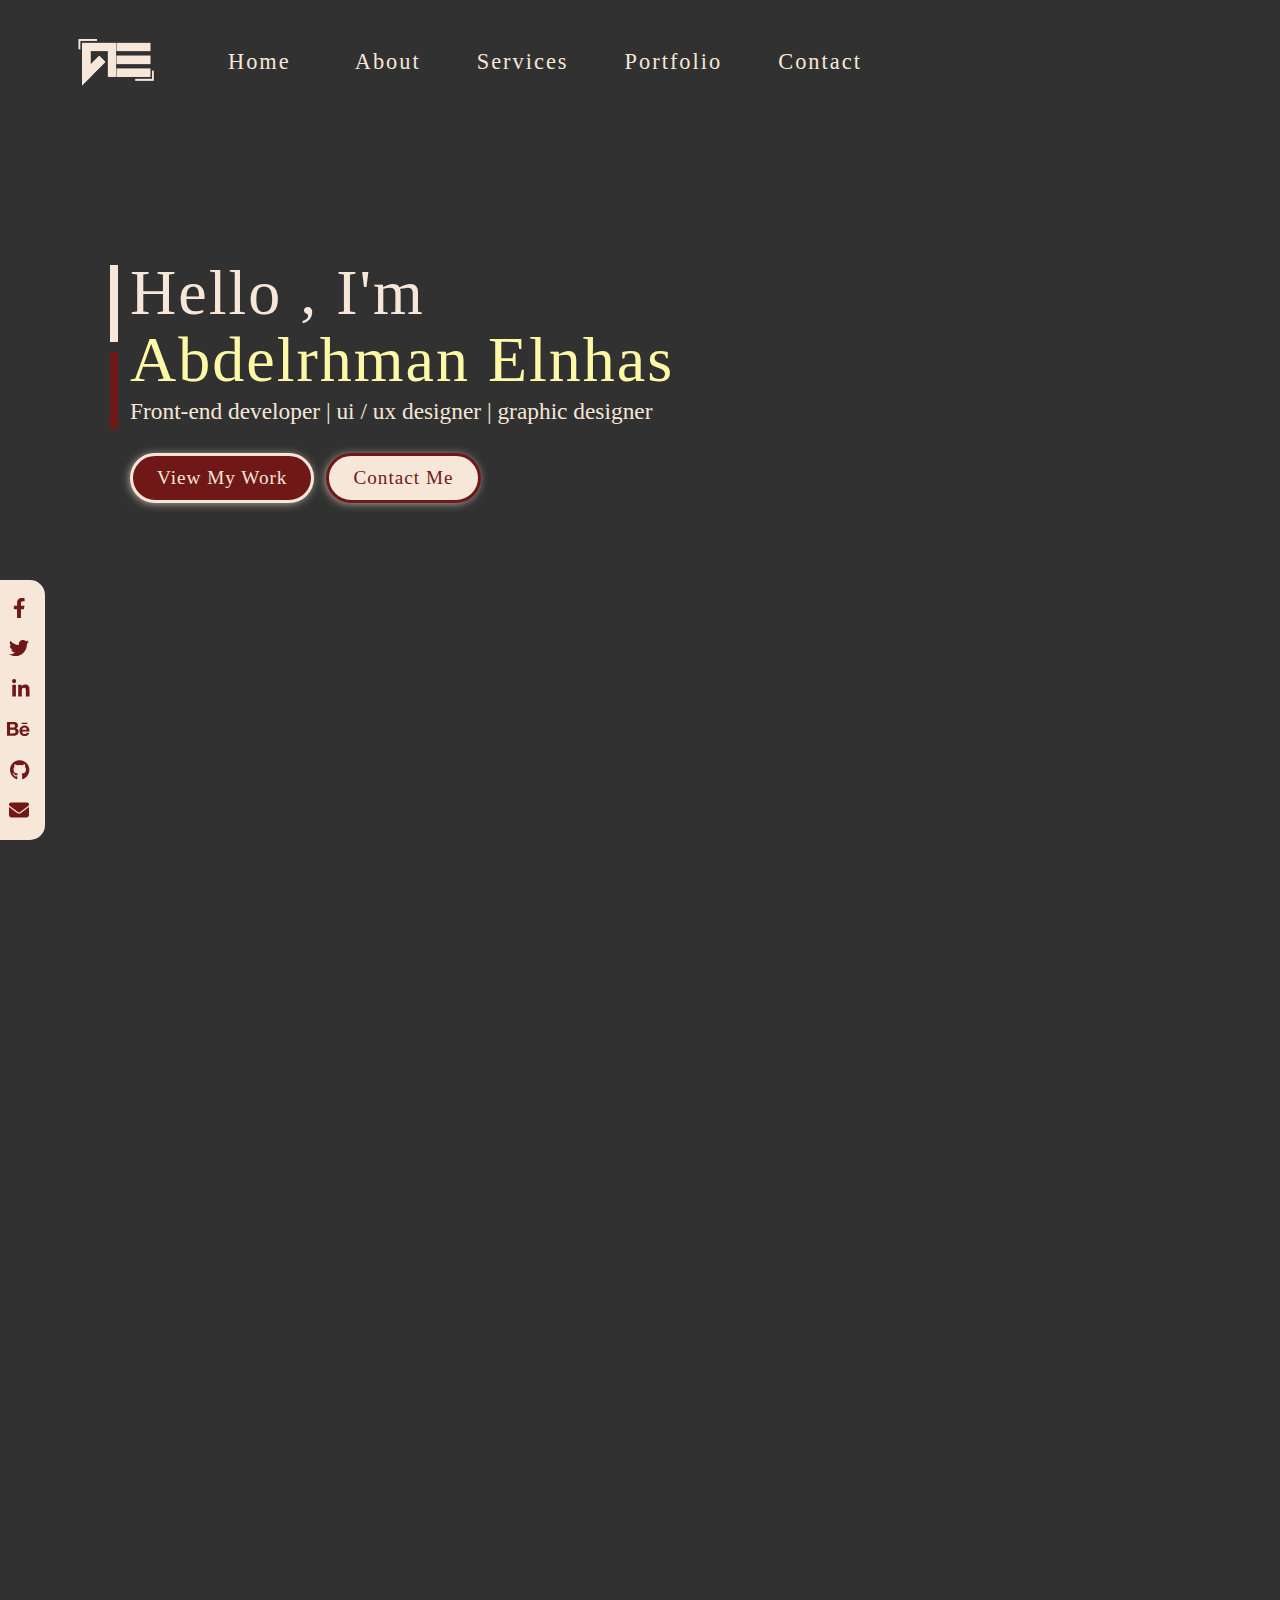
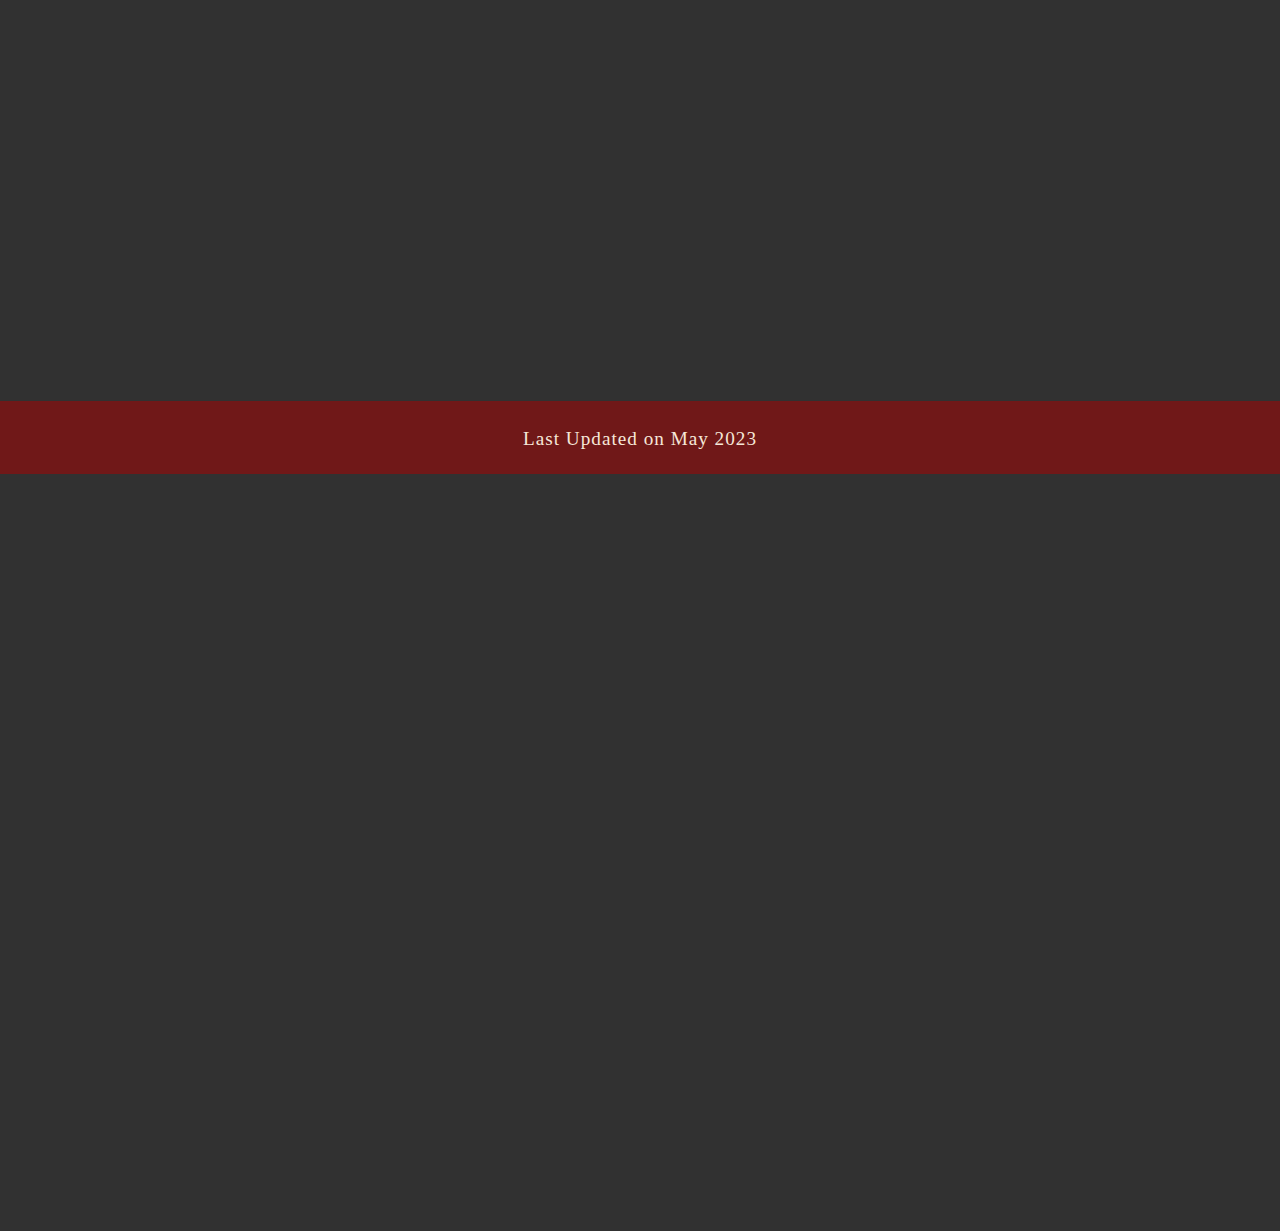
==== commit 9bc19e54: "cards and section animation" ====
--- a/index.html
+++ b/index.html
@@ -12,10 +12,12 @@
     <link rel="stylesheet" href="public/assets/Bootstrap/css/bootstrap.min.css">
     <!-- FontAwesome CSS-->
     <link rel="stylesheet" href="public/assets/FontAwesome/css/all.min.css">
+    <!-- Animate CSS-->
+    <link rel="stylesheet" href="public/assets/Animate/css/animate.css">
     <!-- Main Stylesheet -->
     <link rel="stylesheet" href="public/css/index.css">
     <!-- Font Preload Stylesheet -->
-    <link rel="preload" href="public/css/font.css" as="font">
+    <link rel="preload" href="public/css/font.css" as="font" type="font/woff2" crossorigin>
   </head>
 
   <body oncontextmenu=";">
@@ -56,7 +58,7 @@
     <!-- End Header -->
 
     <!-- Start Sidebar -->
-    <nav class="social d-flex flex-column justify-content-evenly align-items-end pe-3">
+    <nav class="social position-absolute d-flex flex-column justify-content-evenly align-items-end pe-3">
       <a href="https://www.facebook.com/abdelrhman.elnhas" target="_blank"><i
           class="fa-brands fa-facebook-f fa-lg pe-1"></i></a>
       <a href="https://twitter.com/a_elnhas1" target="_blank"><i class="fa-brands fa-twitter fa-lg"></i></a>
@@ -71,7 +73,7 @@
 
     <!-- Start Home Content -->
     <main id="home">
-      <div class="container mt-5 d-flex align-items-between justify-content-between">
+      <div class="container mt-5 d-flex align-items-between justify-content-between   wow slideInUp duration-1s">
         <div class="ms-md-5 col-12 col-md-6 mt-5 pt-5">
           <p class="hello">Hello , I'm </p>
           <p class="name">Abdelrhman Elnhas</p>
@@ -91,10 +93,10 @@
     <!-- End Home Content -->
 
     <!-- Start About Content -->
-    <section id="about" class="pt-2 ps-5">
-      <div class="p-1 p-md-4 col-12 d-md-flex flex-row justify-content-center align-items-center">
+    <section id="about" class="ps-5">
+      <div class="p-1 p-md-4 col-12 d-md-flex flex-row justify-content-center align-items-center   wow slideInUp duration-1s">
         <div class="txt col-12 col-md-6 mb-4 p-1 p-md-5">
-          <p class="heading"> &lt; About Me &gt; </p>
+          <p class="heading text-center text-lg-start"> &lt; About Me &gt; </p>
           <p class="about-txt pt-3"><span>Hi There! I'm Abdelrhman Elnhas.</span>
             I'm an Electrical Engineering Student,
             Majoring in computers and control systems.
@@ -105,7 +107,7 @@
             Here you can see some of my skills.
           </p>
         </div>
-        <div class="bars col-12 col-md-6 d-flex flex-column justify-content-start">
+        <div class="bars pe-5 col-12 col-md-6 d-flex flex-column justify-content-start">
           <label class="skill">HTML</label>
           <div class="progress d-flex justify-content-between" role="progressbar" aria-label="Example with label"
             aria-valuenow="25" aria-valuemin="0" aria-valuemax="100">
@@ -185,7 +187,7 @@
 
     <!-- Start Services Section -->
     <section id="services" class="pt-5  mt-5 mb-5 pb-5">
-      <div class="container col-12">
+      <div class="container col-12   wow slideInUp duration-1s">
         <div class="row col-12 text-start">
           <p class="heading">&lt; Services &gt;</p>
           <p class="heading fs-2">Here is What I can do for you ...</p>
@@ -253,7 +255,7 @@
     <!-- End Services Section -->
 
     <!-- Start Mini Section -->
-    <section class="mini d-flex flex-column justify-content-center align-items-center pt-5">
+    <section class="mini d-flex flex-column justify-content-center align-items-center pt-5   wow slideInUp duration-1s">
       <p>Have Any Projects in mind?</p>
       <p>Let's build a project together , I'm always honoured to work with great people.</p>
       <div class="flex-row col-12 text-center">
@@ -270,7 +272,7 @@
 
     <!-- Start Portfolio Section -->
     <section id="portfolio">
-      <div class="container col-12 mt-5 pt-5 mb-5 pb-5">
+      <div class="container col-12 mt-5 pt-5 mb-5 pb-5   wow slideInUp duration-1s">
         <div class="row col-12 mb-3 text-center">
           <p class="heading">&lt; Portfolio &gt;</p>
           <p class="heading fs-2">These are some projects I've worked on ..</p>
@@ -299,7 +301,7 @@
     <!-- End Portfolio Section -->
     <!-- Start Contact Section -->
     <section id="contact">
-      <div class="container mt-5 pt-3">
+      <div class="container mt-5 pt-3   wow slideInUp duration-1s">
         <div class="row col-12 mb-3 text-center">
           <p class="heading">&lt; Contact &gt;</p>
           <p class="heading fs-2">It always Starts by <span class="hi">saying Hi !</span> ..</p>
@@ -332,22 +334,29 @@
     <!-- End Contact Section -->
 
     <!-- Start Footer Section -->
-    <nav class="pre-footer d-none d-md-flex justify-content-center align-items-center py-2 mt-5">
-      <a class="px-5" href="#home">Home</a>
-      <a class="px-5" href="#about">About</a>
-      <a class="px-5" href="#services">Services</a>
-      <a class="px-5" href="#portfolio">Portfolio</a>
-      <a class="px-5" href="#contact">Contact</a>
-    </nav>
-    <footer class="text-center pt-4 pb-2 mt-5 mt-md-0 ">
-      <p>Designed & Developed by <span>Abdelrhman A. Elnhas</span></p>
-      <p>copyrights &copy; 2023 . All rights reserved by <span> <img class="pt-1" src="public/images/LogoC.png" width="2%"
-            alt=""></span></p>
+    <footer class="foot   wow slideInUp duration-1s">
+      <nav class="pre-footer d-none d-md-flex justify-content-center align-items-center py-2 mt-5">
+        <a class="px-5" href="#home">Home</a>
+        <a class="px-5" href="#about">About</a>
+        <a class="px-5" href="#services">Services</a>
+        <a class="px-5" href="#portfolio">Portfolio</a>
+        <a class="px-5" href="#contact">Contact</a>
+      </nav>
+      <footer class="text-center pt-4 pb-2 mt-5 mt-md-0 ">
+        <p>Designed & Developed by <span>Abdelrhman A. Elnhas</span></p>
+        <p>copyrights &copy; 2023 . All rights reserved by <span> <img class="pt-1" src="public/images/LogoC.png" width="2%"
+              alt=""></span></p>
+      </footer>
     </footer>
     <!-- End Footer Section -->
 
     <!-- Bootstrap JS -->
     <script src="public/assets/Bootstrap/js/bootstrap.bundle.min.js"></script>
+    <!-- WOW JS -->
+    <script src="public/assets/Animate/js/wow.min.js"></script>
+    <script>
+      new WOW().init();
+    </script>
     <!-- FontAwesome JS -->
     <script src="public/assets/FontAwesome/js/all.min.js"></script>
     <!-- Script File -->
--- a/public/css/index.css
+++ b/public/css/index.css
@@ -189,7 +189,6 @@
 
 /* Start Sidebar */
 .social{
-  position: fixed;
   bottom: 60px;
   left: -15px;
   background-color: var(--secondary);
@@ -200,10 +199,6 @@
   -o-border-radius: 15px;
   height: 260px;
   width: 60px;
-  opacity: 0;
-}
-.social:hover{
-  opacity: 1;
 }
 
 .social> a {
@@ -524,6 +519,22 @@
   -moz-border-radius: 20px;
   -ms-border-radius: 20px;
   -o-border-radius: 20px;
+  -webkit-transform: translateY(0);
+  -ms-transform: translateY(0);
+  transform: translateY(0);
+  -webkit-transition: all 0.3s ease-in-out;
+  -o-transition: all 0.3s ease-in-out;
+  transition: all 0.3s ease-in-out;
+  -moz-transition: all 0.3s ease-in-out;
+  -ms-transition: all 0.3s ease-in-out;
+}
+
+.card:hover{
+  -webkit-transform: translateY(-10px);
+  -ms-transform: translateY(-10px);
+  transform: translateY(-10px);
+  -moz-transform: translateY(-10px);
+  -o-transform: translateY(-10px);
 }
 
 .icon{
@@ -737,6 +748,9 @@
 .ptoggle{
   position: static;
 }
+.ptoggle > span{
+  cursor: pointer;
+}
 @media (max-width:1000px) {
   .pview{
     width: 100%;
@@ -961,9 +975,12 @@
 /* End Contact Section */
 
 /* Start Footer Section */
+.foot{
+  position: relative;
+
+}
 .pre-footer{
   background-color: var(--fmain);
-  
 }
 .pre-footer>a{
   font-size: 1.5rem;
@@ -985,5 +1002,132 @@
 
 
 /* Start Projects Section */
-
+.filter{
+  /* margin-left: -50px; */
+}
+.filter button{
+  color: var(--secondary);
+  opacity: 0.7;
+  border: var(--secondary) 2px solid;
+  margin-bottom: 8px;
+}
+.filter button:hover{
+  opacity: 1;
+  color: var(--fmain);
+  background-color: var(--secondary);
+  transition: all 0.7s;
+  -webkit-transition: all 0.7s;
+  -moz-transition: all 0.7s;
+  -ms-transition: all 0.7s;
+  -o-transition: all 0.7s;
+}
+.filter .active{
+  border: none;
+  opacity: 1;
+  color: var(--fmain);
+  background-color: var(--secondary);
+}
+
+.wrapper {
+  margin: -20px 0;
+}
+
+.wrapper .proj-card {
+  margin-top: 15px;
+  margin-bottom: 15px;
+}
+
+.proj-card {
+  transition: 0.5s all;
+  overflow: hidden;
+  -webkit-transform: translateY(0);
+  -ms-transform: translateY(0);
+  transform: translateY(0);
+  -webkit-transition: 0.5s all;
+  -o-transition: 0.5s all;
+  transition: all 0.3s ease-in-out;
+  background-color: var(--secondary);
+  -moz-transition: 0.5s all;
+  -ms-transition: 0.5s all;
+}
+
+.proj-card:hover {
+  -webkit-transform: translateY(0);
+  -ms-transform: translateY(0);
+  transform: translateY(-10px);
+}
+
+.proj-card .thumb {
+  position: relative;
+  overflow: hidden;
+}
+
+.proj-card .thumb img {
+  -webkit-transform: scale(1);
+  -ms-transform: scale(1);
+  transform: scale(1);
+  -webkit-transition: all 0.3s ease-in-out;
+  -o-transition: all 0.3s ease-in-out;
+  transition: all 0.3s ease-in-out;
+}
+
+.proj-card .thumb:hover img {
+  -webkit-transform: scale(1.1);
+  -ms-transform: scale(1.1);
+  transform: scale(1.1);
+}
+
+.proj-card .category {
+  background: var(--secondary);
+  border-bottom-left-radius: 15px;
+  border-bottom-right-radius: 15px;
+  color: var(--fmain);
+  font-size: 14px;
+  padding: 2px 8px;
+  position: absolute;
+  left: 20px;
+  top: 0;
+  z-index: 1;
+}
+
+.proj-card .details {
+  padding: 20px;
+}
+
+.proj-card .details h4.title {
+  font-size: 20px;
+}
+
+.proj-card .details h4.title a {
+  color: var(--fmain);
+}
+
+.proj-card .details h4.title a:hover {
+  color: var(--smain);
+}
+
+.proj-card .meta {
+  font-size: 14px;
+  color: var(--fmain);
+  opacity: 0.6;
+}
+
+.proj-card .meta li:not(:last-child) {
+  margin-right: 0.6rem;
+}
+
+.proj-card .meta li:after {
+  content: "";
+  background: var(--fmain);
+  border-radius: 50%;
+  display: inline-block;
+  height: 3px;
+  margin-left: 0.6rem;
+  vertical-align: middle;
+  width: 3px;
+}
+
+.proj-card .meta li:last-child::after {
+  display: none;
+}
 /* End Projects Section */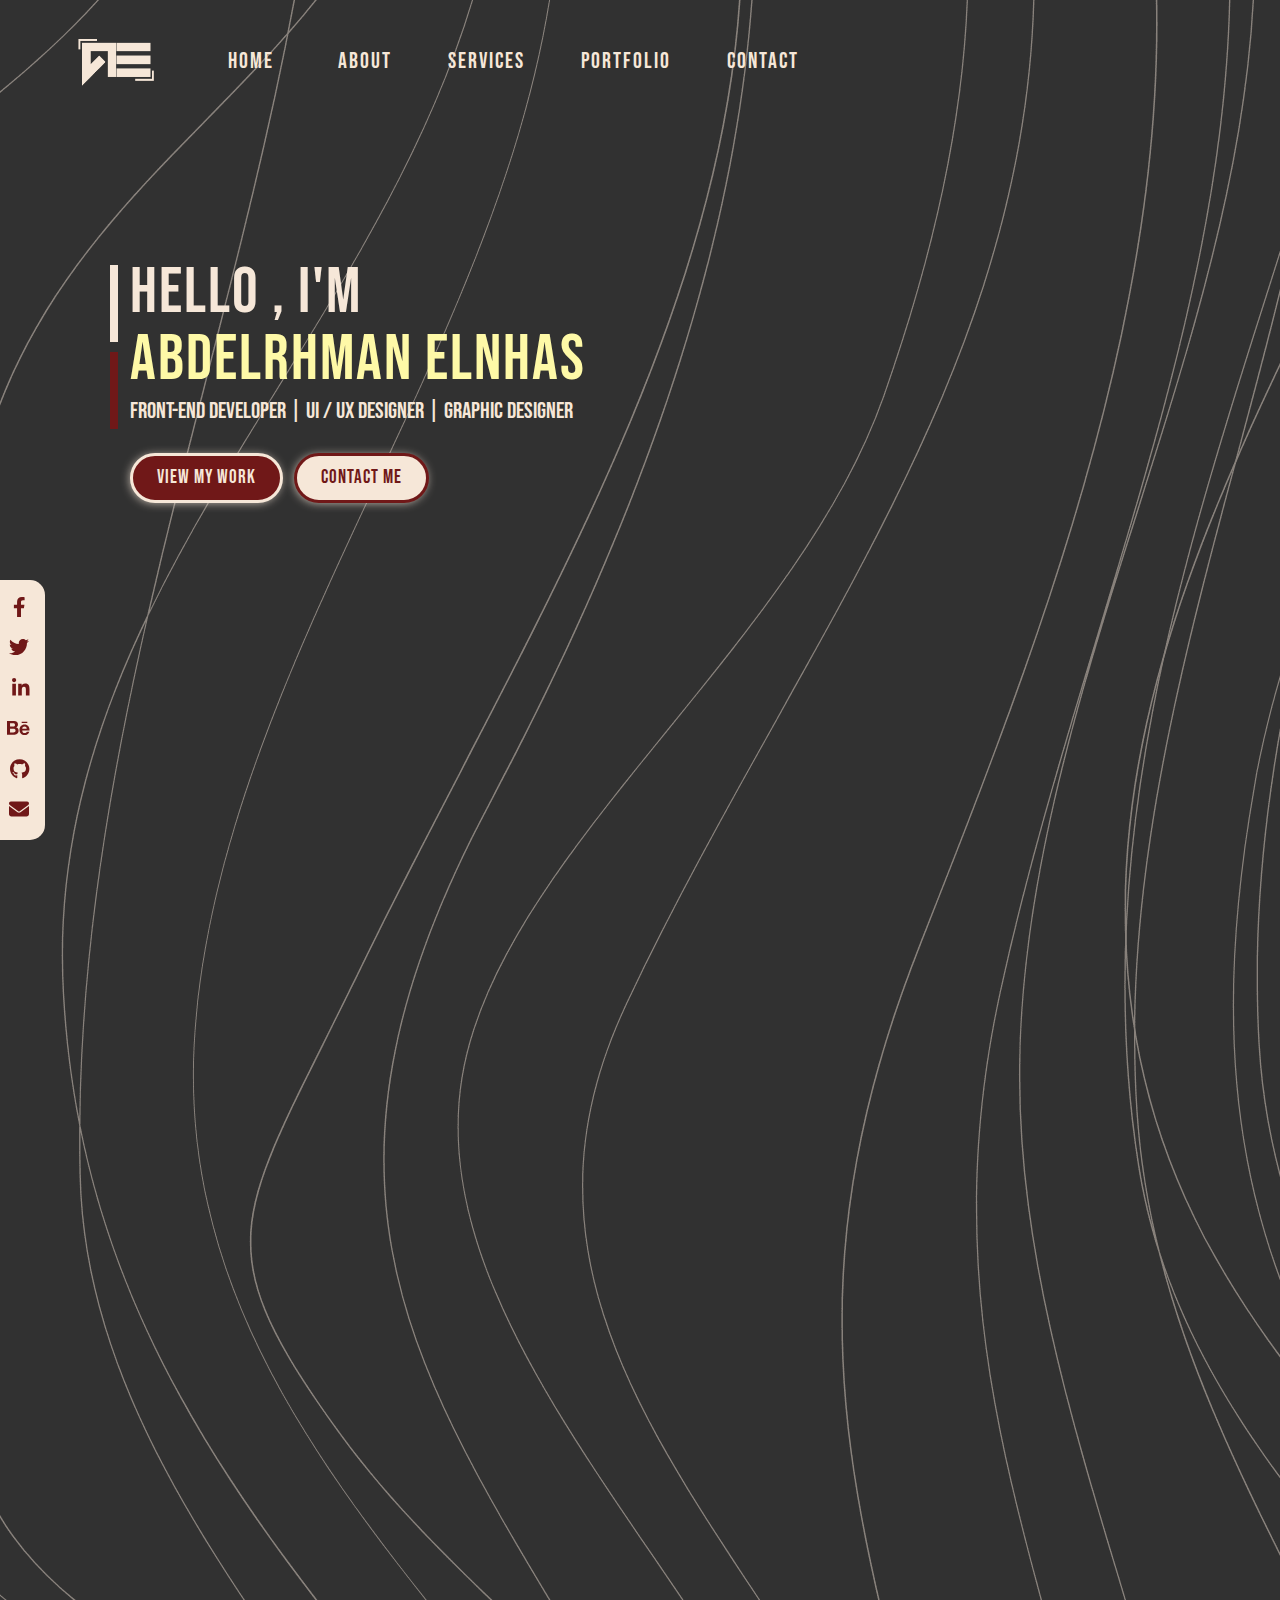
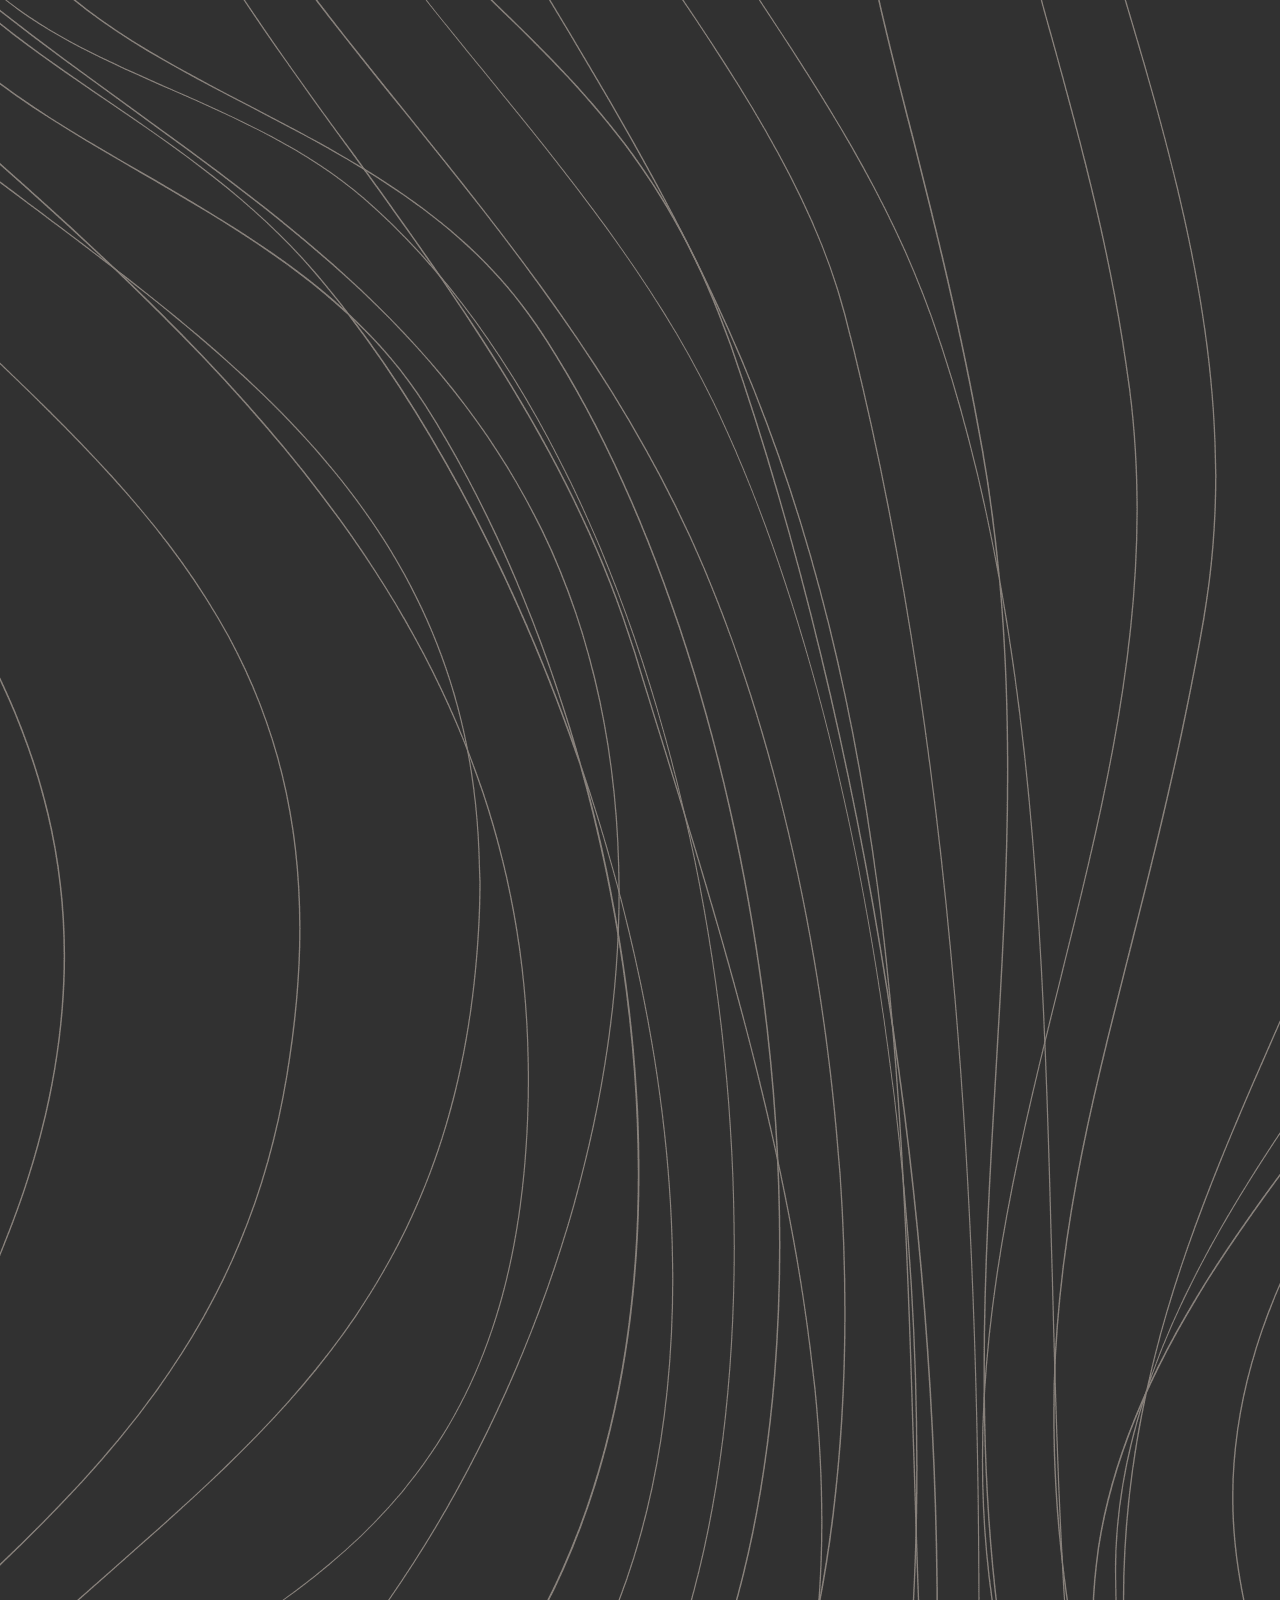
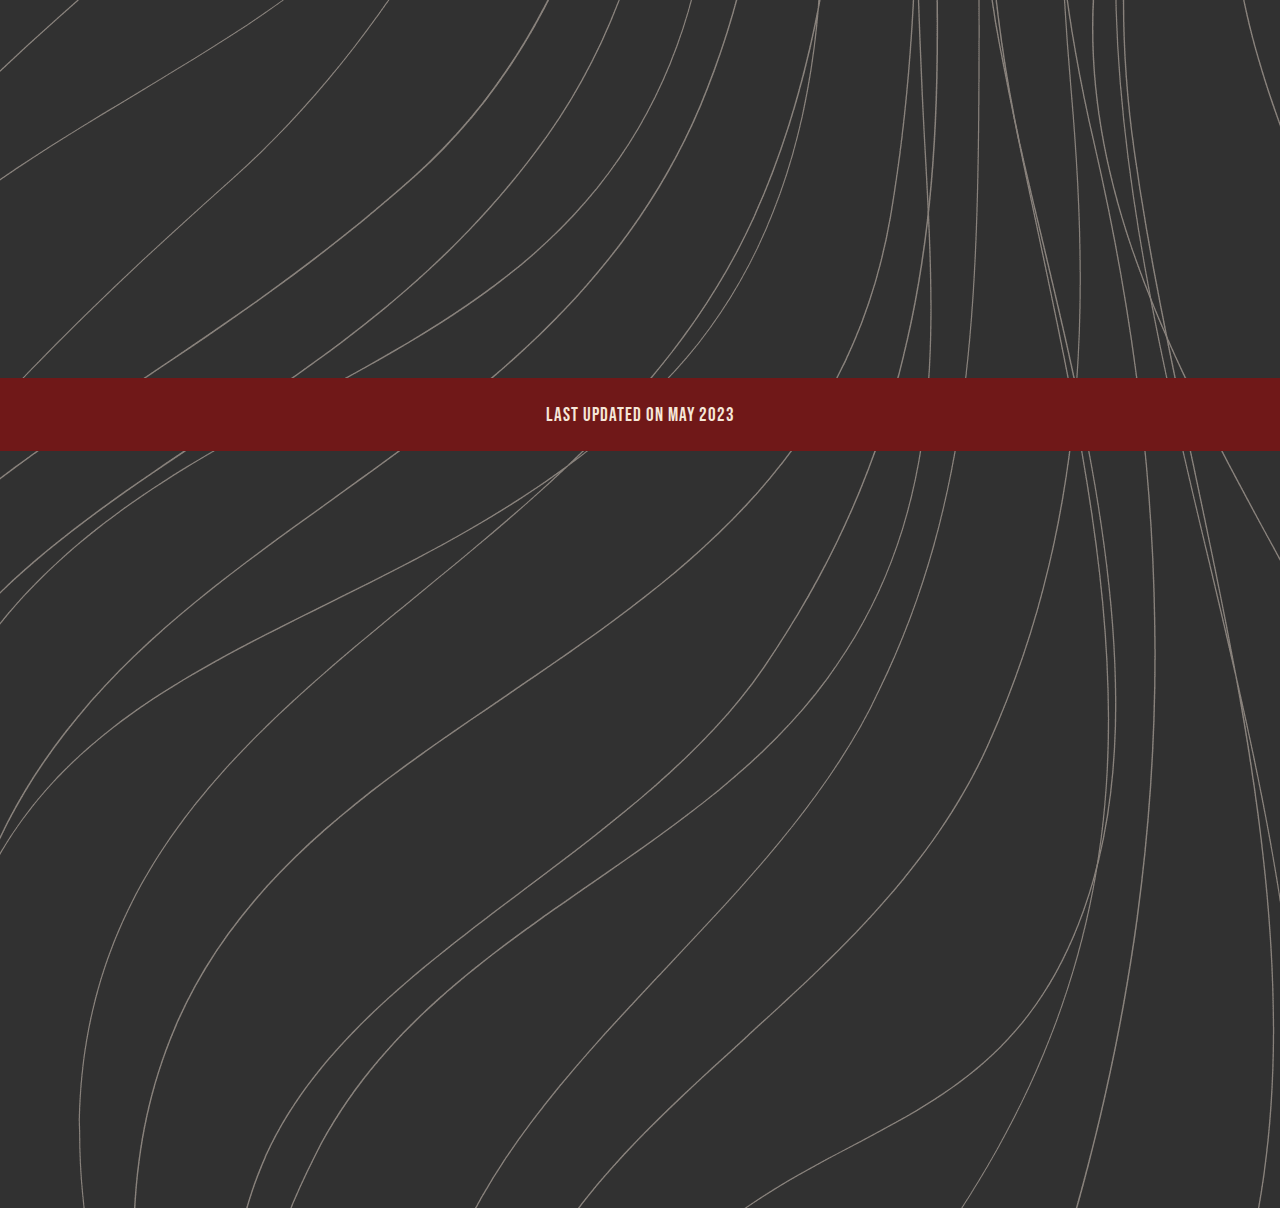
==== commit cf36da1f: "font edit11" ====
--- a/index.html
+++ b/index.html
@@ -17,7 +17,7 @@
     <!-- Main Stylesheet -->
     <link rel="stylesheet" href="public/css/index.css">
     <!-- Font Preload Stylesheet -->
-    <link rel="preload" href="public/css/font.css" as="font" type="font/woff2" crossorigin>
+    <!-- <link rel="preload" href="public/css/font.css" as="font" type="font/woff2" crossorigin> -->
   </head>
 
   <body oncontextmenu=";">
--- a/public/css/index.css
+++ b/public/css/index.css
@@ -11,6 +11,14 @@
 
 }
 
+@font-face {
+  font-family: 'Bebas Neue';
+  src: url("../webfonts/BebasNeue-Regular.ttf");
+  font-weight: normal;
+  font-style: normal;
+  text-rendering: optimizeLegibility;
+}
+
 html {
   scroll-behavior: smooth;
 }
@@ -28,7 +36,7 @@
   margin: 0;
   padding: 0;
   direction: ltr;
-  font-family: 'Bebas Neue' , cursive;
+  font-family: 'Bebas Neue';
   background-color: var(--smain);
   background-image: url(../images/graphic.png);
   background-repeat: no-repeat;
@@ -976,7 +984,7 @@
 
 /* Start Footer Section */
 .foot{
-  position: relative;
+  float: inline-end;
 
 }
 .pre-footer{
@@ -1130,4 +1138,11 @@
 .proj-card .meta li:last-child::after {
   display: none;
 }
+.all{
+  transition: 0.5s all linear;
+  -webkit-transition: 0.5s all linear;
+  -moz-transition: 0.5s all linear;
+  -ms-transition: 0.5s all linear;
+  -o-transition: 0.5s all linear;
+}
 /* End Projects Section */--- a/public/css/font.css
+++ b/public/css/font.css
@@ -1,6 +1,12 @@
 @font-face {
-  font-family: Bebas Neue;
-  src: url("../webfonts/BebasNeue-Regular.ttf") format('ttf');
+  font-family: 'Bebas Neue';
+  src: url("../webfonts/BebasNeue-Regular.eot?v=1.0.4");
+  src: url("../webfonts/BebasNeue-Regular.eot?#iefix&v=1.0.4") format("embedded-opentype"),
+  url("../webfonts/BebasNeue-Regular.woff2?v=1.0.4") format("woff2"),
+  url("../webfonts/BebasNeue-Regular.woff?v=1.0.4") format("woff"),
+  url("../webfonts/BebasNeue-Regular.ttf?v=1.0.4") format("truetype"),
+  url("../webfonts/BebasNeue-Regular.svg?v=1.0.4#BebasNeueRegular") format("svg");
   font-weight: normal;
   font-style: normal;
-}+  text-rendering: optimizeLegibility;
+}
